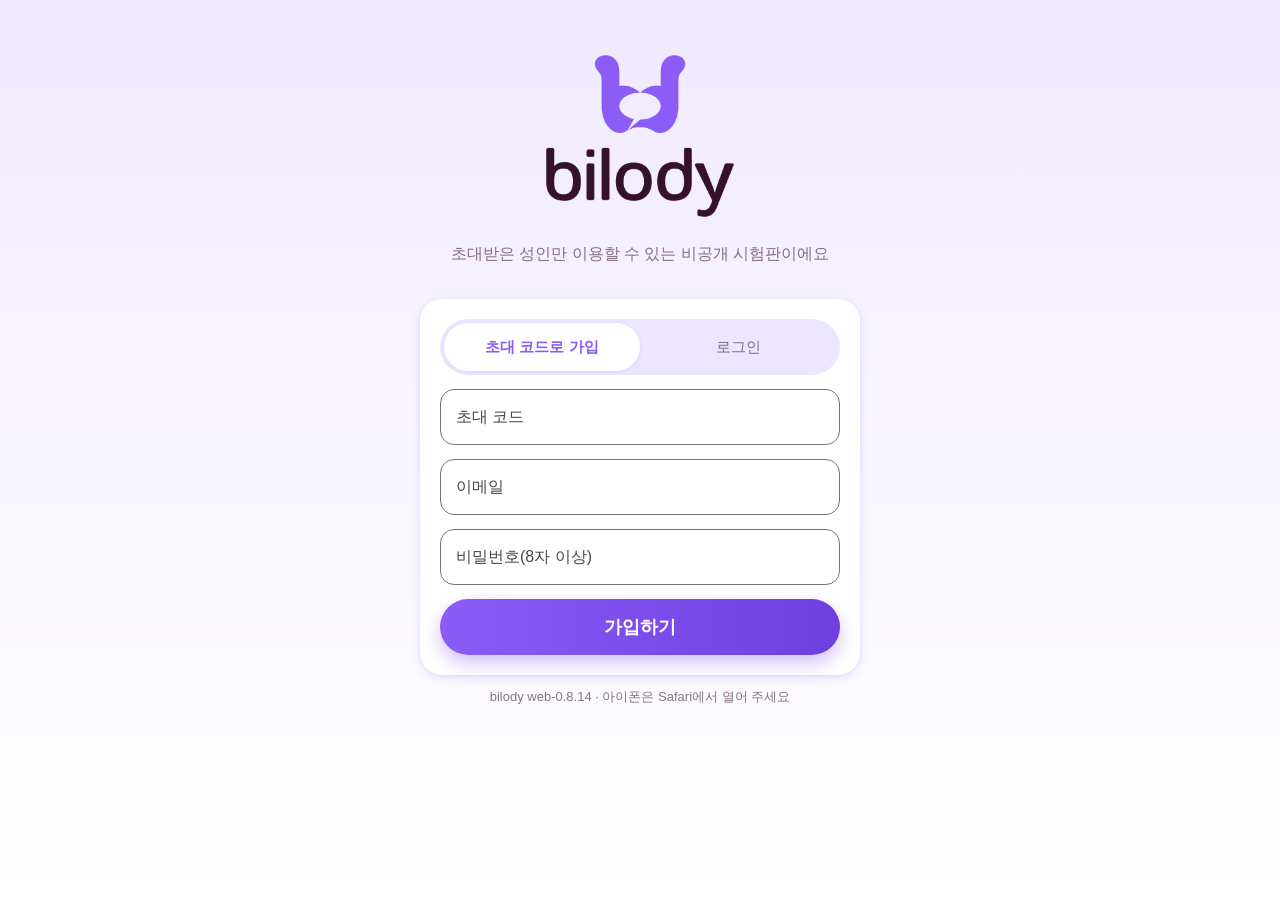
==== index.html @ 0cc1608f "web-0.8.14: 마야 대화 상대(Live marin), 1:1 수업 글로 말하기, 설정에서 수업 선생님 고르기" ====
<!doctype html>
<html lang="ko">
<head>
  <meta charset="utf-8">
  <meta name="viewport" content="width=device-width, initial-scale=1, viewport-fit=cover, maximum-scale=1">
  <meta name="theme-color" content="#F0E9FF">
  <meta name="apple-mobile-web-app-capable" content="yes">
  <meta name="mobile-web-app-capable" content="yes">
  <meta name="apple-mobile-web-app-status-bar-style" content="default">
  <meta name="apple-mobile-web-app-title" content="bilody">
  <meta name="robots" content="noindex">
  <title>bilody</title>
  <link rel="manifest" href="manifest.webmanifest">
  <link rel="icon" href="icons/icon-192.png">
  <link rel="apple-touch-icon" href="icons/apple-touch-icon.png">
  <!-- 앱(안드로이드)과 같은 아이콘 세트: Material Icons Round / Outlined -->
  <link rel="stylesheet" href="https://fonts.googleapis.com/icon?family=Material+Icons+Round|Material+Icons+Outlined">
  <link rel="stylesheet" href="style.css?v=0.8.10">
</head>
<body>
  <div id="app"></div>
  <noscript>bilody를 쓰려면 자바스크립트를 켜 주세요.</noscript>
  <script type="module" src="app.js?v=0.8.14"></script>
</body>
</html>
---- style.css ----
/* bilody 웹: 안드로이드 앱(Design.kt·Material 3)과 같은 모양 */
:root {
  --purple: #8B5CF6; --deep: #6D3FE0; --plum: #35102F; --lilac: #EDE6FF;
  --muted: rgba(53, 16, 47, .58); --red: #E5484D; --error: #B3261E; --surface: #F3EDF7;
  --shadow: 0 3px 10px rgba(139, 92, 246, .16), 0 1px 3px rgba(139, 92, 246, .10);
  color-scheme: light;
}
* { box-sizing: border-box; -webkit-tap-highlight-color: transparent; }
html, body { margin: 0; height: 100%; }
body {
  font-family: -apple-system, BlinkMacSystemFont, "Apple SD Gothic Neo", "Pretendard", "Noto Sans KR", Roboto, sans-serif;
  color: var(--plum); background: linear-gradient(#F0E9FF, #F8F5FF 45%, #fff); background-attachment: fixed;
  -webkit-font-smoothing: antialiased; word-break: keep-all; overflow-wrap: anywhere; font-variant-numeric: tabular-nums;
}
#app { min-height: 100dvh; }
button { font: inherit; color: inherit; border: 0; background: none; cursor: pointer; padding: 0; }
input, textarea { font: inherit; color: var(--plum); }
h1 { font-size: 22px; font-weight: 800; margin: 12px 0 8px; text-align: center; }
h2 { font-size: 22px; font-weight: 400; margin: 0 0 10px; color: #1D1B20; }
.muted { color: var(--muted); } .small { font-size: 13px; } .tiny { font-size: 12px; } .b { font-weight: 700; }
.accent { color: var(--purple); } .danger { color: var(--error) !important; } .error { color: var(--error); font-size: 14px; margin: 6px 0; }
.error:empty, .accent:empty, .ai-note:empty { display: none; }
.center-text { text-align: center; } .right { text-align: right; } .hidden { display: none !important; }
.grow { flex: 1; min-width: 0; } .left { text-align: left; }

/* 아이콘(앱과 같은 Material Icons) */
.mi, .mo { font-family: "Material Icons Round"; font-weight: normal; font-style: normal; font-size: 22px; line-height: 1; letter-spacing: normal;
  text-transform: none; display: inline-block; white-space: nowrap; direction: ltr; -webkit-font-feature-settings: "liga"; font-feature-settings: "liga";
  -webkit-font-smoothing: antialiased; user-select: none; flex: none; }
.mo { font-family: "Material Icons Outlined"; }

.page { max-width: 480px; margin: 0 auto; padding: calc(24px + env(safe-area-inset-top)) 20px calc(24px + env(safe-area-inset-bottom)); }
.center, .center-col { display: flex; flex-direction: column; align-items: center; }
.center { justify-content: center; min-height: 100dvh; gap: 24px; }
.logo-stacked { width: 190px; margin: 30px 0 10px; }

.card { background: #fff; border-radius: 22px; box-shadow: var(--shadow); }
.form { width: 100%; padding: 20px; display: flex; flex-direction: column; gap: 14px; margin-top: 18px; }
.page .form:not(.card) { padding: 0; }

/* 테두리 입력칸: 이름표가 테두리 위로 올라간다(앱의 OutlinedTextField) */
.field { position: relative; display: block; flex: 1; min-width: 0; }
.field input { width: 100%; height: 56px; border: 1px solid #79747E; border-radius: 14px; padding: 16px; font-size: 16px; background: transparent; outline: none; }
.field span { position: absolute; left: 12px; top: 50%; transform: translateY(-50%); padding: 0 4px; color: #49454F; font-size: 16px; pointer-events: none;
  transition: top .15s, font-size .15s, color .15s; background: transparent; }
.field input:focus { border: 2px solid var(--purple); padding: 15px; }
.field input:focus + span, .field input:not(:placeholder-shown) + span { top: 0; font-size: 12px; background: var(--fieldbg, #fff); }
.field input:focus + span { color: var(--purple); }
.page:not(.center-col) .field, .center-col > .form:not(.card) .field { --fieldbg: #F7F3FF; }
textarea { width: 100%; border: 1px solid #79747E; border-radius: 14px; padding: 14px; font-size: 16px; background: transparent; outline: none; }
textarea:focus { border: 2px solid var(--purple); }

.seg { display: flex; background: var(--lilac); border-radius: 999px; padding: 4px; }
.seg button { flex: 1; min-height: 48px; border-radius: 999px; color: var(--muted); font-weight: 500; font-size: 15px; }
.seg button.on { background: #fff; color: var(--purple); font-weight: 700; box-shadow: 0 1px 4px rgba(139, 92, 246, .15); }

/* 알약 버튼(PrimaryPill · SecondaryPill) */
.pill { min-height: 56px; border-radius: 999px; padding: 0 20px; font-size: 18px; font-weight: 700; display: inline-flex; align-items: center; justify-content: center; gap: 8px;
  transition: transform .15s; white-space: nowrap; }
.pill .mi { font-size: 22px; }
.pill:active:not(:disabled) { transform: scale(.96); }
.pill.primary { color: #fff; background: linear-gradient(90deg, var(--purple), var(--deep)); box-shadow: 0 8px 18px rgba(109, 63, 224, .32); }
.pill.dark { color: #fff; background: linear-gradient(90deg, var(--plum), #4A1A43); box-shadow: 0 8px 18px rgba(53, 16, 47, .25); }
.pill.secondary { color: var(--purple); background: #fff; box-shadow: var(--shadow); font-size: 16px; padding: 0 18px; }
.pill:disabled { background: #D9D3E6; color: #fff; box-shadow: none; }
.pill.compact { min-height: 54px; font-size: 15px; padding: 0 10px; gap: 6px; } .pill.compact .mi { font-size: 18px; }
.pill + .pill { margin-top: 8px; }
.link { color: var(--purple); font-weight: 600; font-size: 14px; padding: 10px 12px; min-height: 40px; border-radius: 999px; white-space: nowrap; flex: none; }
.link:disabled { opacity: .38; }
.iconbtn { width: 44px; height: 44px; border-radius: 50%; display: grid; place-items: center; color: var(--muted); flex: none; }
.iconbtn .mi { font-size: 24px; }

.consent { display: flex; gap: 10px; align-items: flex-start; background: #fff; border-radius: 16px; padding: 14px; margin: 8px 0; color: var(--plum); font-size: 15px; line-height: 1.5; box-shadow: var(--shadow); }
.consent.on { background: var(--lilac); }
.consent input { width: 20px; height: 20px; margin-top: 3px; accent-color: var(--purple); flex: none; }

.picker { display: flex; gap: 6px; width: 100%; margin: 10px 0; }
.pick { flex: 1; display: flex; flex-direction: column; align-items: center; padding: 6px 2px 8px; border-radius: 18px; background: rgba(237, 230, 255, .55); border: 2px solid transparent; font-size: 14px; }
.pick img { width: 100%; aspect-ratio: 280/319; object-fit: contain; }
.pick.on { background: color-mix(in srgb, var(--c) 35%, white); border-color: var(--purple); font-weight: 700; }

.stage { position: relative; display: flex; justify-content: center; }
.stage::before { content: ""; position: absolute; inset: 8% 12%; border-radius: 50%; background: radial-gradient(rgba(139, 92, 246, .26), rgba(139, 92, 246, .08) 55%, transparent 72%); }
.friend { position: relative; width: 220px; height: 250px; object-fit: contain; }
.stage.small .friend { width: 185px; height: 210px; }
.center-col .friend { width: 170px; height: 194px; }

/* 틀: 위 막대 · 내용 · 아래 탭 */
.frame { display: flex; flex-direction: column; min-height: 100dvh; max-width: 520px; margin: 0 auto; }
.top { display: flex; align-items: center; padding: calc(12px + env(safe-area-inset-top)) 20px 6px; }
.top img { height: 28px; } .top .title { margin-left: auto; font-size: 24px; font-weight: 800; }
.content { flex: 1; display: flex; flex-direction: column; }
.tabs { position: sticky; bottom: 0; display: flex; background: #fff; padding: 12px 0 calc(12px + env(safe-area-inset-bottom)); z-index: 5; }
.tabs button { flex: 1; display: flex; flex-direction: column; align-items: center; font-size: 12px; color: var(--muted); gap: 4px; font-weight: 500; }
.tabs .ti { width: 64px; height: 32px; border-radius: 999px; display: grid; place-items: center; color: var(--muted); transition: background .2s; }
.tabs .ti .mi, .tabs .ti .mo { font-size: 24px; }
.tabs .on { color: var(--purple); font-weight: 700; } .tabs .on .ti { background: var(--lilac); color: var(--purple); }

/* 대화 */
.chat { flex: 1; display: flex; flex-direction: column; padding: 0 0 12px; }
.chat-top { flex: 1; display: flex; flex-direction: column; align-items: center; justify-content: center; position: relative; padding: 8px 0; }
.ai-note { margin: 10px 0 0; text-align: center; font-size: 13px; color: rgba(53, 16, 47, .65); }
#latency { margin-top: 2px; }
#remain { margin: 2px 0 0; }
.streak { width: calc(100% - 40px); display: flex; align-items: center; gap: 14px; padding: 14px; border-radius: 26px; }
.ring { --p: 0; width: 56px; height: 56px; border-radius: 50%; display: grid; place-items: center; background: conic-gradient(var(--purple) calc(var(--p) * 360deg), var(--lilac) 0); flex: none; }
.ring span { width: 46px; height: 46px; border-radius: 50%; background: #fff; display: grid; place-items: center; font-size: 24px; }
.streak b { font-size: 19px; font-weight: 800; }
.points { background: var(--lilac); border-radius: 16px; padding: 8px 12px; color: var(--purple); display: flex; flex-direction: column; align-items: center; }
.points b { font-size: 20px; font-weight: 800; } .points span { font-size: 12px; font-weight: 500; }
.alarm-line { display: inline-flex; align-items: center; gap: 5px; color: var(--purple); font-size: 13px; font-weight: 500; padding: 12px 12px; border-radius: 999px; margin-top: 2px; }
.alarm-line .mi { font-size: 15px; }
.status { display: inline-flex; align-items: center; gap: 8px; background: #fff; border-radius: 999px; padding: 8px 14px; box-shadow: var(--shadow); font-weight: 700; font-size: 14px; }
.status > i { width: 8px; height: 8px; border-radius: 50%; background: var(--purple); }
.status em { width: 1px; height: 14px; background: rgba(53, 16, 47, .12); }
.mic { display: inline-flex; align-items: center; gap: 3px; font-size: 12px; font-weight: 500; color: rgba(53, 16, 47, .35); } .mic .mi { font-size: 14px; }
.mic.on { color: var(--red); }
.photo-card { position: absolute; top: 8px; right: 10px; width: 150px; border-radius: 18px; overflow: hidden; box-shadow: var(--shadow); background: #fff; }
.photo-card img { width: 100%; display: block; }
.help { padding: 10px 14px; margin: 6px 12px; }
/* 친구가 띄운 단어 사진(11/13): 바깥 둥글기 24 = 사진 16 + 여백 8 */
.webpic { padding: 8px; margin: 6px 12px; border-radius: 24px; }
.webpic.enter { animation: rise .35s cubic-bezier(.2, .9, .3, 1); }
.webpic.leave { animation: fadeup .2s ease-in forwards; }
@keyframes fadeup { to { opacity: 0; transform: translateY(-12px); } }
.webpic img { width: 100%; aspect-ratio: 16 / 9; max-height: 200px; object-fit: cover; display: block; border-radius: 16px; outline: 1px solid rgba(0, 0, 0, .06); outline-offset: -1px; cursor: pointer; }
.webpic-row { display: flex; align-items: center; gap: 8px; padding: 6px 8px 2px; }
.webpic-row b { flex: 1; font-size: 20px; color: var(--plum); }
.wordcard { padding: 14px 18px; margin: 6px 12px; border-radius: 24px; cursor: pointer; }
.wordcard.enter { animation: rise .35s cubic-bezier(.2, .9, .3, 1); }
.wordcard.leave { animation: fadeup .2s ease-in forwards; }
.wc-word { font-size: 26px; font-weight: 700; color: var(--plum); margin-top: 2px; }
.wc-mean { font-size: 18px; margin-top: 2px; }
.wc-ex { font-size: 15px; margin-top: 8px; color: rgba(53, 16, 47, .8); text-wrap: pretty; }
.wc-ex span { display: block; font-size: 13px; color: rgba(53, 16, 47, .55); margin-top: 2px; }
.webpic-row a { font-size: 11px; color: rgba(53, 16, 47, .55); text-decoration: none; white-space: nowrap; overflow: hidden; text-overflow: ellipsis; max-width: 60%; padding: 6px 0; }
.help.enter { animation: rise .35s cubic-bezier(.2, .9, .3, 1); }
@keyframes rise { from { opacity: 0; transform: translateY(36px); } }
.help-text { font-size: 20px; line-height: 1.3; margin-top: 4px; font-weight: 500; }
.help-text.big { font-size: 24px; line-height: 1.25; font-weight: 700; }
.help mark { background: rgba(139, 92, 246, .1); color: var(--purple); font-weight: 800; } .help .dim { color: rgba(53, 16, 47, .35); }
.help-pics { display: flex; gap: 10px; margin-top: 8px; } .help-pics img { height: 64px; aspect-ratio: 4/3; object-fit: contain; border-radius: 12px; border: 1px solid rgba(0, 0, 0, .06); }
.lines { display: flex; flex-direction: column; gap: 6px; margin: 4px 12px; max-height: 220px; overflow: auto; }
.lines:empty { display: none; }
.bubble { align-self: flex-start; max-width: 85%; background: #fff; border-radius: 18px 18px 18px 6px; padding: 8px 12px; font-size: 15px; line-height: 1.4; box-shadow: 0 2px 6px rgba(139, 92, 246, .12); }
.bubble.me { align-self: flex-end; background: var(--purple); color: #fff; border-radius: 18px 18px 6px 18px; }
.guide { padding: 16px; margin: 8px 20px; } .guide b { font-size: 16px; }
.guide ul { padding-left: 4px; list-style: none; margin: 6px 0 0; font-size: 14px; line-height: 1.43; }
.guide li::before { content: "· "; }
.dialog.guide { margin: 0; padding: 24px 24px 14px; } .dialog.guide b { font-size: 18px; } .dialog.guide ul { margin-top: 10px; font-size: 15px; line-height: 1.5; } .dialog.guide li { margin-bottom: 6px; }
.controls { display: flex; gap: 10px; padding: 8px 20px; } .controls .pill + .pill { margin-top: 0; }
.controls .pill.compact { flex: 1; } .controls .pill.compact.narrow { flex: .8; }
.inputbar { display: flex; align-items: center; gap: 4px; background: #fff; border-radius: 999px; padding: 6px; box-shadow: var(--shadow); margin: 2px 20px 0; }
.inputbar input { flex: 1; min-width: 0; border: 0; outline: none; font-size: 16px; padding: 10px 8px; background: transparent; }
.inputbar input::placeholder { color: rgba(53, 16, 47, .4); }
.round { width: 40px; height: 40px; border-radius: 50%; display: grid; place-items: center; flex: none; }
.round.lilac { background: var(--lilac); color: var(--purple); }
.round.send { background: var(--purple); color: #fff; } .round.send .mi { font-size: 20px; }
.round.send:disabled { background: var(--lilac); color: rgba(139, 92, 246, .4); }

/* 기록 */
.list { padding: 8px 20px 20px; display: flex; flex-direction: column; gap: 12px; }
.row { display: flex; align-items: center; gap: 8px; } .row.end { justify-content: flex-end; } .row.top { align-items: center; }
.card.row { padding: 6px 6px 6px 14px; }
.hist-open { display: flex; align-items: center; gap: 12px; padding: 10px 0; }
.hist-text { display: flex; flex-direction: column; gap: 4px; min-width: 0; }
.hist-text b { font-size: 15px; white-space: nowrap; overflow: hidden; text-overflow: ellipsis; }
.badge { width: 40px; height: 40px; border-radius: 50%; background: var(--lilac); color: var(--purple); display: grid; place-items: center; flex: none; }
.badge .mi { font-size: 20px; }
.subhead { display: flex; align-items: center; gap: 4px; margin-left: -10px; } .subhead b { font-size: 20px; font-weight: 800; } .subhead .iconbtn { color: var(--plum); }
.report-link { align-self: flex-start; font-size: 13px; color: rgba(53, 16, 47, .6); padding: 0 6px; margin-top: -6px; }
.card.lilac { background: var(--lilac); box-shadow: none; padding: 14px 16px; } .card.lilac p { margin: 4px 0; font-size: 17px; }
.empty { display: flex; flex-direction: column; align-items: center; gap: 6px; padding: 40px 0; } .empty img { width: 120px; }

/* 설정 칸 */
.section { overflow: hidden; }
.section .sec-head { width: 100%; display: flex; align-items: center; text-align: left; padding: 12px 14px; gap: 12px; }
.sec-t { flex: 1; min-width: 0; display: flex; flex-direction: column; gap: 2px; }
.sec-t b { font-size: 16px; } .sec-t span { white-space: nowrap; overflow: hidden; text-overflow: ellipsis; }
.chev { color: var(--muted); transition: transform .25s; } .section.open .chev { transform: rotate(90deg); }
.sec-body { padding: 0 16px 14px; animation: drop .3s ease; }
.sec-body::before { content: ""; display: block; border-top: 1px solid var(--lilac); margin-bottom: 10px; }
@keyframes drop { from { opacity: 0; transform: translateY(-6px); } }
.sec-body hr { border: 0; border-top: 1px solid var(--lilac); margin: 10px 0; }
.sec-body p { margin: 6px 0; } .sec-body .h { font-size: 15px; }
.sec-body .row .field { margin: 6px 0; }
.note { background: var(--lilac); border-radius: 14px; padding: 12px; font-size: 13px; line-height: 1.5; margin: 8px 0; }
.version { text-align: center; font-size: 12px; color: rgba(53, 16, 47, .45); margin: 4px 0 8px; }
input[type=range] { width: 100%; accent-color: var(--purple); margin: 10px 0 14px; height: 4px; }
/* 켜고 끄기(Material 3 Switch) */
.switch { position: relative; width: 52px; height: 32px; flex: none; }
.switch input { position: absolute; opacity: 0; inset: 0; margin: 0; cursor: pointer; z-index: 1; }
.switch i { position: absolute; inset: 0; border-radius: 999px; background: #E7E0EC; border: 2px solid #79747E; transition: .2s; }
.switch i::after { content: ""; position: absolute; width: 16px; height: 16px; left: 6px; top: 6px; border-radius: 50%; background: #79747E; transition: .2s; }
.switch input:checked + i { background: var(--purple); border-color: var(--purple); }
.switch input:checked + i::after { width: 24px; height: 24px; left: 22px; top: 2px; background: #fff; }
.radios { display: flex; flex-wrap: wrap; }
.radio-btn { display: inline-flex; align-items: center; gap: 10px; padding: 12px 14px 12px 10px; font-size: 14px; }
.radio-btn i { width: 20px; height: 20px; border-radius: 50%; border: 2px solid #49454F; display: grid; place-items: center; }
.radio-btn.on i { border-color: var(--purple); } .radio-btn.on i::after { content: ""; width: 10px; height: 10px; border-radius: 50%; background: var(--purple); }

/* 창(Material 3 AlertDialog) */
.overlay { position: fixed; inset: 0; background: rgba(0, 0, 0, .32); display: flex; align-items: center; justify-content: center; z-index: 10; padding: 24px; }
.dialog { background: var(--surface); width: 100%; max-width: 400px; border-radius: 28px; padding: 24px 24px 14px; max-height: 86dvh; overflow: auto; display: flex; flex-direction: column; gap: 6px;
  animation: pop-in .2s ease; }
@keyframes pop-in { from { opacity: 0; transform: scale(.94); } }
.dialog p { margin: 4px 0; color: #49454F; font-size: 14px; line-height: 1.45; }
.dialog .row.end { margin-top: 10px; gap: 0; }
.dialog .pill + .pill { margin-top: 6px; }
.radio { display: flex; flex-direction: row; align-items: center; gap: 10px; color: var(--plum); font-size: 14px; padding: 6px 0; }
.radio input { width: 18px; height: 18px; accent-color: var(--purple); margin: 0 4px; }
.quote { background: var(--lilac); border-radius: 12px; padding: 8px 10px; font-size: 13px; margin: 4px 0; }
.board { padding: 6px 8px; border-radius: 12px; } .board.me { background: rgba(139, 92, 246, .12); font-weight: 700; }
.rank { width: 36px; text-align: center; font-size: 18px; } .dot { width: 14px; height: 14px; border-radius: 50%; }
.time { font-size: 28px; padding: 10px 14px; border: 1px solid #79747E; border-radius: 14px; background: #fff; margin: 8px 0; align-self: flex-start; }
.warn { color: var(--error) !important; }
.book-list { display: flex; flex-direction: column; gap: 8px; margin-top: 6px; }
.book { display: flex; gap: 10px; text-align: left; background: #fff; border-radius: 12px; padding: 10px; box-shadow: 0 1px 3px rgba(0, 0, 0, .12); align-items: flex-start; }
.book img { width: 84px; height: 84px; border-radius: 12px; object-fit: cover; flex: none; }
.book > span { display: flex; flex-direction: column; gap: 2px; min-width: 0; } .book b { font-size: 16px; }
.book .credit { font-size: 12px; line-height: 1.3; color: rgba(53, 16, 47, .6); }
.overlay.full { background: linear-gradient(#F0E9FF, #F8F5FF 45%, #fff); align-items: stretch; overflow: auto; padding: 0; }
.guide-page { width: 100%; max-width: 520px; margin: 0 auto; padding: calc(8px + env(safe-area-inset-top)) 20px 30px; display: flex; flex-direction: column; gap: 10px; }
.guide-page .subhead { margin-bottom: 4px; }
.guide-page details { padding: 0 16px; border-radius: 20px; } .guide-page summary { padding: 14px 0; font-size: 16px; cursor: pointer; list-style: none; display: flex; align-items: center; }
.guide-page summary::-webkit-details-marker { display: none; }
.guide-page summary b { flex: 1; } .guide-page details[open] .chev { transform: rotate(90deg); }
.guide-page p { font-size: 14px; line-height: 1.5; margin: 0 0 12px; }

.toast { position: fixed; left: 50%; bottom: calc(100px + env(safe-area-inset-bottom)); transform: translateX(-50%) translateY(20px); opacity: 0; background: #322F35; color: #fff; padding: 12px 18px; border-radius: 999px; font-size: 14px; transition: .25s; pointer-events: none; max-width: 90%; text-align: center; z-index: 20; }
.toast.show { opacity: 1; transform: translateX(-50%) translateY(0); }
.spinner { width: 28px; height: 28px; border: 3px solid var(--lilac); border-top-color: var(--purple); border-radius: 50%; animation: spin 1s linear infinite; }
@keyframes spin { to { transform: rotate(360deg); } }

/* 매일 짧은 설문 */
.faces { display: flex; justify-content: space-between; margin: 10px 0 14px; }
.face { width: 48px; height: 48px; border-radius: 50%; font-size: 26px; background: transparent; border: 2px solid transparent; }
.face.on { background: rgba(139, 92, 246, .18); border-color: var(--purple); }

/* 동화 듣기 */
.story { flex: 1; display: flex; flex-direction: column; position: relative; min-height: 0; }
.st-head { display: flex; align-items: center; padding: 8px 12px; gap: 8px; }
.st-head b { font-size: 18px; } .st-sub { font-size: 12px; color: rgba(53, 16, 47, .6); }
.micchip { display: inline-flex; align-items: center; gap: 4px; background: #BDBDBD; color: #fff; border-radius: 999px; padding: 5px 10px; font-size: 12px; font-weight: 500; }
.micchip .mi { font-size: 16px; }
.micchip.on { background: var(--red); }
.quiz { display: inline-flex; align-items: center; gap: 2px; } .quiz b { font-size: 13px; color: var(--purple); margin-right: 8px; }
.star { font-size: 26px; color: rgba(53, 16, 47, .3); } .star.on { color: #FFB800; animation: starpop .45s cubic-bezier(.3, 1.6, .5, 1); }
@keyframes starpop { from { transform: scale(.4); } }
.st-main { flex: 1; position: relative; min-height: 300px; touch-action: pan-y; overflow: hidden; }
.st-pages { position: absolute; inset: 0; display: flex; flex-direction: column; justify-content: center; align-items: center; }
.st-imgbox { flex: 1 1 0; min-height: 0; width: 100%; position: relative; margin: 4px 0; }
.st-img { position: absolute; inset: 0 8px; width: calc(100% - 16px); height: 100%; object-fit: contain; }
.st-tori { position: absolute; right: 8px; bottom: 8px; width: 130px; height: 149px; object-fit: contain; pointer-events: none; }
.chips { width: 100%; overflow-x: auto; scrollbar-width: none; flex: none; } .chips::-webkit-scrollbar { display: none; }
.chips-in { display: flex; gap: 28px; padding: 16px 24px; width: max-content; }
.chips.mid .chips-in { margin: 0 auto; }
.chip { width: 96px; background: #fff; border-radius: 18px; overflow: hidden; display: flex; flex-direction: column; align-items: center; flex: none;
  box-shadow: 0 3px 8px rgba(53, 16, 47, .18); border: 3px solid transparent; transition: transform .3s; }
.chip.tl { transform: rotate(-4deg); } .chip.tr { transform: rotate(4deg); }
.chip img { width: 100%; aspect-ratio: 4/3; object-fit: contain; }
.chip span, .bigpic span { font-size: 13px; font-weight: 700; color: var(--plum); padding: 0 4px 4px; opacity: 0; white-space: nowrap; }
.chip span.shown, .bigpic span.shown { opacity: 1; }
.chip.on { border-color: var(--plum); }
.chip.on.tl { transform: rotate(-4deg) scale(1.12); } .chip.on.tr { transform: rotate(4deg) scale(1.12); }
.chip.pop.tl { animation: popl .5s cubic-bezier(.3, 1.6, .5, 1); } .chip.pop.tr { animation: popr .5s cubic-bezier(.3, 1.6, .5, 1); }
@keyframes popl { from { transform: rotate(-4deg) scale(.7); } } @keyframes popr { from { transform: rotate(4deg) scale(.7); } }
.bigpic { width: 70%; background: #fff; border-radius: 28px; overflow: hidden; display: flex; flex-direction: column; align-items: center; }
.bigpic img { width: 100%; aspect-ratio: 4/3; object-fit: contain; } .bigpic span { font-size: 24px; padding-bottom: 8px; }
.bigpic.pop { animation: bigpop .5s cubic-bezier(.3, 1.6, .5, 1); } @keyframes bigpop { from { transform: scale(.6); } }
.st-line { margin: 4px 16px; font-size: 15px; } .st-line:empty { display: none; }
.st-pad { margin: 4px 16px; }
.st-credit { margin: 2px 16px; font-size: 12px; line-height: 1.25; color: rgba(53, 16, 47, .6); }
.story .controls { padding: 10px 16px; }
.zoom-bg { position: fixed; inset: 0; z-index: 8; display: grid; place-items: center; background: rgba(0, 0, 0, 0); transition: background .4s; }
.zoom-bg.in { background: rgba(0, 0, 0, .22); }
.zoom-card { width: 84%; max-width: 420px; background: #fff; border-radius: 32px; overflow: hidden; display: flex; flex-direction: column; align-items: center; padding-bottom: 10px;
  box-shadow: 0 18px 40px rgba(139, 92, 246, .35); transition: transform .55s cubic-bezier(.3, 1.35, .5, 1); }
.zoom-card img { width: 100%; aspect-ratio: 4/3; object-fit: contain; }
.zoom-card b { font-size: 40px; font-weight: 800; color: var(--plum); }

/* 키가 작은 화면(아이폰 Safari 등): 단어 카드를 조금 작게 해서 동화 그림 자리를 넉넉히 */
@media (max-height: 760px) {
  .chips-in { gap: 20px; padding: 10px 20px; }
  .chip { width: 76px; } .chip span { font-size: 12px; }
  .st-tori { width: 100px; height: 115px; }
}
.controls .pill.grow { padding-left: 20px; padding-right: 20px; }   /* 11/13 두 버튼(대화 시작·그림책 보기) 같은 너비 */
/* 11/13 마지막 설문 */
.survey .q { padding: 14px 16px; border-radius: 20px; display: flex; flex-direction: column; gap: 6px; }
.survey .q b { font-size: 15px; line-height: 1.4; }
.survey textarea { width: 100%; }
.survey .pill { margin-top: 6px; }

/* ---------- 교재로 배우기(11/14, 운영자 계정 먼저) ---------- */
.pill.lesson-open { flex-basis: 100%; min-height: 48px; font-size: 15px; color: var(--deep); background: var(--lilac); box-shadow: none; margin-top: 0; }
.controls:has(.lesson-open) { flex-wrap: wrap; }
.card.lesson { margin: 8px 16px; padding: 14px 14px 12px; border: 2px solid var(--purple); animation: rise .35s cubic-bezier(.2, .9, .3, 1); }
.lesson-h { display: flex; align-items: center; gap: 8px; }
.lesson-h b { font-size: 16px; }
.tag { font-size: 11px; font-weight: 700; color: #fff; background: var(--purple); padding: 2px 8px; border-radius: 8px; flex: none; }
.tag.role { background: #F0A34A; }
.iconbtn.sm { width: 32px; height: 32px; display: inline-flex; align-items: center; justify-content: center; color: var(--muted); }
.lesson-step { font-size: 12px; font-weight: 700; color: var(--deep); margin: 6px 0 8px; }
.lesson-offer { font-size: 17px; font-weight: 700; margin: 10px 2px 12px; }
.row.gap { display: flex; gap: 8px; } .row.gap .pill + .pill { margin-top: 0; } .pill.grow { flex: 1; }
.lesson-img { width: 100%; aspect-ratio: 3 / 2; object-fit: cover; border-radius: 14px; display: block; background: var(--lilac); }
.lesson-clock { display: inline-flex; align-items: center; gap: 4px; margin-top: 8px; font-weight: 800; font-size: 18px; color: var(--plum); background: #FFF7E6; padding: 4px 10px; border-radius: 10px; }
.lesson-lines { margin-top: 8px; border-radius: 12px; overflow: hidden; border: 1px solid #E6DEF3; }
.ln { display: flex; gap: 8px; padding: 6px 10px; font-size: 15px; line-height: 1.35; border-top: 1px solid #EFE9F7; }
.ln:first-child { border-top: 0; }
.ln .w { width: 40px; flex: none; font-size: 12px; font-weight: 700; color: var(--muted); padding-top: 2px; }
.ln.mine { background: #FAF7FF; }
.ln.mine .w { color: var(--deep); }
.ln.now { background: #EFE7FF; font-weight: 700; }
.ln.mine.now { background: var(--purple); color: #fff; } .ln.mine.now .w { color: #fff; }
.ln.done { color: var(--muted); }
.ln.skip { justify-content: center; font-size: 12px; color: var(--muted); background: #FFFBF2; }
.lesson-notice { font-size: 13px; color: var(--plum); background: #FFF7E6; border-radius: 10px; padding: 8px 10px; margin: 8px 0 0; line-height: 1.45; }
.lesson-tori { margin-top: 10px; background: #EFE7FF; border-radius: 14px; padding: 10px 12px; font-size: 17px; line-height: 1.35; }
.lesson-tori b { font-size: 12px; color: var(--deep); margin-right: 6px; }
.lesson-hint { margin-top: 8px; font-size: 13px; color: var(--plum); background: #F6F2FD; border-radius: 10px; padding: 8px 10px; line-height: 1.45; }
.lesson-blank { margin-top: 8px; text-align: center; font-size: 22px; font-weight: 800; padding: 8px; border: 2px dashed #D8CCF2; border-radius: 12px; }
.lesson-blank.small { font-size: 17px; border-style: solid; }
.lesson-blank u { text-decoration: none; display: inline-block; min-width: 64px; border-bottom: 3px solid var(--purple); }
.lesson-help { margin-top: 8px; }
.lesson-chips { display: flex; gap: 6px; justify-content: center; margin-top: 6px; flex-wrap: wrap; }
.lesson-chips span { font-size: 14px; font-weight: 700; color: var(--deep); background: var(--lilac); padding: 4px 12px; border-radius: 999px; }
.lesson-said { margin-top: 8px; text-align: right; font-size: 15px; color: #fff; background: var(--purple); border-radius: 14px; padding: 8px 12px; margin-left: 20%; }
.lesson-ask { margin-top: 10px; background: #FAF7FF; border-radius: 14px; padding: 10px; font-weight: 700; font-size: 14px; }
.lesson-ask .row { margin-top: 8px; }
.lesson-foot { display: flex; align-items: center; gap: 2px; margin-top: 10px; }
.lesson-foot .mic { display: inline-flex; align-items: center; gap: 4px; font-size: 13px; font-weight: 700; color: var(--muted); }
.lesson-foot .mic.on { color: var(--red); }
.lesson-foot .mi { font-size: 16px; }
.lesson-foot .link { display: inline-flex; align-items: center; gap: 2px; padding: 8px; }
.pill.lesson-stop { width: 100%; min-height: 44px; margin-top: 6px; font-size: 14px; }
.lesson-list { display: flex; flex-direction: column; gap: 8px; margin: 12px 0 6px; }
.lesson-item { display: flex; align-items: center; gap: 12px; text-align: left; padding: 8px; border-radius: 16px; background: #FAF7FF; }
.lesson-item img { width: 72px; height: 48px; object-fit: cover; border-radius: 10px; flex: none; }
.lesson-item b { display: block; font-size: 15px; } .lesson-item .grow { flex: 1; }
.lesson-img.small { aspect-ratio: auto; height: 110px; }
.card.lesson { animation: none; } .card.lesson.enter { animation: rise .35s cubic-bezier(.2, .9, .3, 1); }
.lesson-img { margin-top: 8px; } .lesson-img[hidden] { display: none; }
.pill.lesson-resume { width: 100%; margin-top: 4px; font-size: 16px; }
.card.lesson.paused { padding: 8px 10px 8px 14px; border-width: 1.5px; }
.card.lesson.paused .pill { min-height: 38px; font-size: 13px; padding: 0 14px; }
/* 11/14 실장님: 카드가 화면 밖으로 밀림 → 표현 익히기 중에는 큰 토리 그림·안내 글을 접는다 */
.chat.lesson-on .stage, .chat.lesson-on .ai-note, .chat.lesson-on #latency { display: none; }
.chat.lesson-on .chat-top { flex: 0; padding: 2px 0; }
.card.lesson { scroll-margin-top: 8px; }
.lesson-img { max-height: 170px; } .lesson-img.small { height: 96px; }
.ln { padding: 5px 10px; font-size: 14.5px; }
.lesson-tip { margin: 6px 0 0; text-align: center; }

/* 11/14 표현 익히기 9단계 고르기 */
.lv-tabs { display: grid; grid-template-columns: repeat(9, 1fr); gap: 4px; background: var(--lilac); border-radius: 16px; padding: 4px; }
.lv-tabs button { min-height: 44px; border-radius: 12px; color: var(--muted); font-weight: 700; font-size: 15px; }
.lv-tabs button.on { background: #fff; color: var(--purple); box-shadow: 0 1px 4px rgba(139, 92, 246, .15); }
.lv-name { margin: 8px 2px 4px; } .lv-name b { font-size: 15px; }
.lesson-noimg { width: 72px; height: 48px; border-radius: 10px; flex: none; display: flex; align-items: center; justify-content: center; background: var(--lilac); color: var(--purple); }
/* 11/14 고르기 창: .dialog가 flex라 목록이 0높이로 줄던 문제 → 창 자체가 스크롤 */
.dialog > * { flex-shrink: 0; }
.dialog .lesson-list { max-height: none; overflow: visible; }
.lesson-ask .row.wrap { flex-wrap: wrap; } .lesson-ask .row.wrap .pill { flex: 1 1 40%; }

/* 11/14 첫 화면 세 갈래(운영자 계정): 대화 시작 · 표현 익히기 · 그림책 보기 */
.controls.home3 { display: grid; grid-template-columns: repeat(3, 1fr); gap: 10px; }
.controls.home3 .pill { margin: 0; min-height: 60px; font-size: 16px; padding: 0 8px; gap: 6px; white-space: nowrap; }
.controls.home3 .pill .mi { font-size: 20px; }
@media (max-width: 420px) { .controls.home3 .pill { flex-direction: column; font-size: 13px; min-height: 68px; gap: 2px; } }
.lesson-pick-h { margin: 14px 2px 6px; font-size: 15px; }
.lesson-item .muted.small { display: block; line-height: 1.35; margin-top: 2px; }
.lesson-ex { display: block; margin-top: 4px; font-size: 12.5px; line-height: 1.35; color: var(--purple); font-weight: 600; }
.lesson-item img, .lesson-noimg { align-self: flex-start; margin-top: 2px; }

/* 11/14 그림책 글 보기(보호자용, 기본 숨김) */
.st-txtbtn { display: inline-flex; align-items: center; gap: 3px; padding: 6px 10px; min-height: 36px; border-radius: 999px; font-size: 12px; font-weight: 600; white-space: nowrap;
  color: rgba(53, 16, 47, .55); background: rgba(255, 255, 255, .6); }
.st-txtbtn .mi { font-size: 16px; } .st-txtbtn.on { background: var(--purple); color: #fff; }
.st-text { margin: 2px 16px 0; padding: 8px 12px; background: rgba(255, 255, 255, .78); border-radius: 12px; font-size: 15px; line-height: 1.45; color: #35102F; }
.st-text[hidden] { display: none; }
.book-row { position: relative; }
.book-row .book { width: 100%; padding-bottom: 34px; -webkit-touch-callout: none; user-select: none; }
.book-txt { position: absolute; right: 10px; bottom: 8px; display: inline-flex; align-items: center; gap: 3px; font-size: 12px; font-weight: 600; color: var(--purple);
  padding: 4px 10px; min-height: 30px; border-radius: 999px; background: var(--lilac); }
.book-txt .mi { font-size: 15px; }
.book-text { margin: 6px 0 0; padding-left: 22px; display: flex; flex-direction: column; gap: 8px; font-size: 15px; line-height: 1.45; color: #35102F; }
.book-text li::marker { color: rgba(53, 16, 47, .45); font-size: 12px; }

/* ---------- 0.9 1:1 수업(앱 Lessons.kt와 같은 배치: 교재 크게, 선생님은 한쪽에 작게) ---------- */
.picker.teachers .pick img { aspect-ratio: 1; object-fit: cover; border-radius: 50%; width: 86%; }
.controls.one { padding-bottom: 0; }
.ok { color: #0E7C66; } .bad { color: #B45309; }
.lh { padding: 4px 16px 24px; display: flex; flex-direction: column; gap: 10px; }
.lh-top { display: flex; align-items: center; } .lh-top h2 { flex: 1; font-weight: 800; color: var(--plum); margin: 0; }
.lh-chips { display: flex; flex-wrap: wrap; gap: 6px; padding: 2px 0; }   /* 0.8.3: 권 이름이 모두 보이게 줄바꿈 */
.lh-chip { flex: none; padding: 9px 14px; border-radius: 999px; background: #fff; border: 1px solid var(--lilac); font-size: 14px; font-weight: 500; }
.lh-chip.on { background: var(--purple); border-color: var(--purple); color: #fff; font-weight: 700; }
.card.today { padding: 16px; display: flex; flex-direction: column; gap: 12px; }
.today-img { width: 112px; height: 76px; object-fit: cover; border-radius: 12px; flex: none; background: var(--lilac); }
.today-title { font-size: 18px; font-weight: 800; }
.lh-row { display: flex; align-items: flex-start; gap: 14px; }
.my-teacher { display: flex; align-items: center; gap: 10px; background: #F6F2FF; border-radius: 14px; padding: 8px 10px; font-size: 14px; }
.my-teacher img { width: 40px; height: 40px; border-radius: 50%; object-fit: cover; }
a.pill { text-decoration: none; } .pill.pdf { min-height: 50px; font-size: 15px; }
.lh-list { display: flex; flex-direction: column; gap: 6px; }
.lh-item { display: flex; gap: 10px; align-items: center; background: #fff; border-radius: 14px; padding: 12px 14px; text-align: left; min-height: 48px; }
.lh-item b { color: var(--deep); width: 40px; flex: none; } .lh-item .mi { font-size: 18px; }
.tpick { display: flex; gap: 10px; align-items: center; width: 100%; text-align: left; padding: 10px; border-radius: 14px; border: 1px solid var(--lilac); margin-top: 8px; background: #fff; }
.tpick.on { border: 2px solid var(--purple); background: var(--lilac); }
.tpick img { width: 52px; height: 52px; border-radius: 50%; object-fit: cover; flex: none; }

.ls { display: flex; flex-direction: column; min-height: calc(100dvh - 140px); background: #F6F2FF; }
.ls-top { display: flex; align-items: center; gap: 10px; padding: 8px 12px 6px; }
.ls-title { font-size: 15px; font-weight: 800; display: block; white-space: nowrap; overflow: hidden; text-overflow: ellipsis; }
.ls-pg { flex: none; font-size: 12px; padding: 6px 10px; border-radius: 10px; border: 1px solid #C9B8EC; color: var(--plum); text-decoration: none; }
.ls-bar { height: 6px; margin: 0 16px; border-radius: 3px; background: #E4DAF5; overflow: hidden; } .ls-bar i { display: block; height: 100%; width: 0; background: var(--purple); transition: width .3s; }
.ls-body { flex: 1; overflow-y: auto; padding: 12px 16px 8px; display: flex; flex-direction: column; gap: 10px; max-height: calc(100dvh - 330px); min-height: 240px; }
.ls-card { padding: 16px 18px; display: flex; flex-direction: column; gap: 6px; } .ls-card hr { border: 0; border-top: 1px solid var(--lilac); width: 100%; margin: 4px 0; }
.ls-scene { width: 100%; aspect-ratio: 3/2; object-fit: cover; border-radius: 16px; background: var(--lilac); }
.ls-en { font-size: 24px; font-weight: 800; } .ls-big { font-size: 28px; line-height: 1.25; font-weight: 800; } .ls-ko { font-size: 18px; }
.ls-q { font-size: 17px; } .ls-read { font-size: 16px; line-height: 1.5; }
u.hl { color: var(--deep); font-weight: 800; text-decoration-thickness: 2px; text-underline-offset: 3px; }
.ls-line { display: flex; gap: 10px; padding: 8px 10px; border-radius: 14px; border: 2px solid transparent; }
.ls-line img { width: 32px; height: 32px; border-radius: 50%; object-fit: cover; flex: none; background: var(--lilac); }
.ls-line.hi { background: var(--lilac); border-color: var(--purple); } .ls-line.hi .ls-l-en { font-weight: 700; }
.ls-line.mine { background: #E3F4EF; } .ls-l-en { font-size: 16px; }
.ls-tb { width: 100%; border-collapse: collapse; font-size: 14px; } .ls-tb th { text-align: left; color: var(--deep); font-size: 12px; } .ls-tb td { padding: 3px 4px 3px 0; vertical-align: top; }
.tag { font-size: 11px; color: var(--deep); background: var(--lilac); border-radius: 8px; padding: 2px 6px; margin-left: 6px; }
.ls-pics { display: grid; grid-template-columns: repeat(3, 1fr); gap: 8px; }
.ls-pic { background: #fff; border-radius: 14px; padding: 6px; display: flex; flex-direction: column; align-items: center; border: 3px solid transparent; text-align: center; }
.ls-pic.hi { border-color: var(--purple); } .ls-pic b { font-size: 14px; }
.sprite { width: 100%; aspect-ratio: 1; border-radius: 10px; background-size: 400% 300%; background-color: var(--lilac); }
.face { width: 44px; height: 44px; border-radius: 50%; object-fit: cover; }
.ls-teacher { display: flex; align-items: center; gap: 10px; padding: 6px 16px; }
.ls-bubble { background: #fff; border-radius: 16px; box-shadow: var(--shadow); padding: 10px 12px; font-size: 14px; min-height: 52px; max-height: 110px; overflow-y: auto; }
.ls-face { display: flex; flex-direction: column; align-items: center; gap: 2px; flex: none; color: var(--deep); }
.ls-face img { width: 68px; height: 68px; border-radius: 50%; object-fit: cover; border: 3px solid var(--purple); }
.ls-face img.listen { border-color: #0E7C66; } .ls-face img.scene { border-color: #E4DAF5; }
.ls-ctl { display: flex; justify-content: space-evenly; align-items: center; background: #fff; padding: 8px 12px calc(8px + env(safe-area-inset-bottom)); }
.ls-ctl.two { gap: 10px; justify-content: stretch; } .ls-ctl.two .pill { flex: 1; margin: 0; }
.ls-btn { display: flex; flex-direction: column; align-items: center; color: var(--muted); font-size: 12px; padding: 6px 14px; border-radius: 14px; min-width: 64px; }
.ls-btn:disabled { opacity: .35; }
.round.big { width: 60px; height: 60px; } .round.dark { background: var(--deep); color: #fff; } .round:disabled { opacity: .4; }
.ls-done { padding: 24px 20px; display: flex; flex-direction: column; align-items: center; gap: 12px; text-align: center; }
.ls-done h2 { font-weight: 800; color: var(--plum); margin: 0; } .ls-done .card { padding: 16px; width: 100%; text-align: left; display: flex; flex-direction: column; gap: 6px; }
.done-ic { width: 84px; height: 84px; border-radius: 50%; background: var(--purple); color: #fff; display: grid; place-items: center; } .done-ic .mi { font-size: 48px; }
.done-stats { display: flex; gap: 8px; width: 100%; } .done-stats div { flex: 1; background: #fff; border-radius: 16px; padding: 12px; display: flex; flex-direction: column; }
.done-stats b { font-size: 22px; color: var(--deep); } .done-stats span { font-size: 12px; color: var(--muted); }
.ls-done .pill { width: 100%; }
.ls.kids .ls-body { align-items: stretch; }
.k-letter { font-size: 88px; font-weight: 800; color: var(--deep); text-align: center; line-height: 1.1; }
.center-text { text-align: center; }
.k-en { font-size: 20px; } .k-chant { font-size: 22px; font-weight: 700; text-align: center; }
.k-grid { display: grid; grid-template-columns: repeat(3, 1fr); gap: 8px; }
.k-word { background: #fff; border-radius: 16px; padding: 6px; display: flex; flex-direction: column; align-items: center; border: 3px solid transparent; }
.k-word img { width: 100%; aspect-ratio: 1; object-fit: cover; border-radius: 12px; background: var(--lilac); }
.k-word.good { border-color: #0E7C66; background: #E3F4EF; } .k-word.bad { border-color: #B45309; background: #FDECEC; }
.k-hunt { display: grid; grid-template-columns: repeat(6, 1fr); gap: 6px; }
.k-cell { aspect-ratio: 1; border-radius: 50%; background: #fff; font-size: 24px; font-weight: 700; }
.k-cell.hit { background: #0E7C66; color: #fff; } .k-cell.miss { color: rgba(91, 82, 102, .3); }
.k-model { font-size: 30px; font-weight: 800; color: var(--deep); text-align: center; }
.k-stars span { color: #E4DAF5; font-size: 20px; } .k-stars span.on { color: #F5B301; }
/* 0.9.3 처음 화면으로 */
.lh-home { display: inline-flex; align-items: center; gap: 4px; font-weight: 700; color: var(--plum); }
.ls-bubble #lsSay.muted { color: var(--muted, #8a7f95); }
.k-word.hi { border-color: var(--accent, #8B5CF6); }
/* 0.9.6 수업 화면 위 단추(글자 포함, 눈에 잘 띄게) */
.ls-nav { display: flex; align-items: center; gap: 8px; padding: 8px 12px 12px; border-bottom: 1px solid rgba(139, 92, 246, .15); margin-bottom: 8px; }
.nav-pill { white-space: nowrap; flex-shrink: 0; display: inline-flex; align-items: center; gap: 4px; padding: 8px 14px 8px 10px; border-radius: 20px; background: #F1E9FE; border: 1.5px solid rgba(139, 92, 246, .5); color: #35102F; font-weight: 700; font-size: 14px; }
.nav-pill .mi { font-size: 20px; }
.nav-pill:active { transform: scale(.96); }
.lh-unit { font-size: 13px; font-weight: 700; color: #6d28d9; margin: 12px 4px 4px; }
.lh-item b { min-width: 84px; margin-right: 8px; display: inline-block; white-space: nowrap; }   /* 0.8.7: Lesson 번호와 제목 사이를 확실히 띄움 */
/* 0.8.3 동영상 강의 */
.vseries { display: flex; flex-direction: column; gap: 8px; padding: 16px 18px; }
.vitem { display: flex; gap: 12px; align-items: center; background: var(--lav, #f5f0ff); border-radius: 14px; padding: 10px 12px; text-align: left; min-height: 56px; }
.vitem img, .vthumb { width: 96px; height: 54px; border-radius: 10px; object-fit: cover; flex: none; background: var(--lilac); display: flex; align-items: center; justify-content: center; color: var(--purple); }
.vthumb .mi { font-size: 30px; }
.vid-overlay { position: fixed; inset: 0; z-index: 60; background: #000; display: flex; flex-direction: column; }
.vid-bar { display: flex; align-items: center; gap: 8px; padding: 10px 12px; color: #fff; }
.vid-bar .round { background: rgba(255,255,255,.15); color: #fff; }
.vid-land { color: #fff; display: inline-flex; align-items: center; gap: 4px; font-size: 13px; white-space: nowrap; } .vid-land .mi { font-size: 18px; }
.vid-overlay video { flex: 1; width: 100%; min-height: 0; background: #000; }
/* 0.8.4 처음 이야기·추천 */
.pl-head { display: flex; align-items: center; gap: 12px; margin-bottom: 4px; }
.pl-head img { width: 56px; height: 56px; border-radius: 50%; object-fit: cover; flex: none; background: var(--lilac); }
.pl-head h2 { font-size: 18px; margin: 0; line-height: 1.35; }
.dialog .pl-rec { font-size: 16px; font-weight: 700; color: var(--plum); }
.pl-line { margin: 0; } .pl-line .link { padding: 0 4px; min-height: 0; }
.pl-banner { text-align: center; margin: 4px 0 0; }

/* 0.8.5 처음 화면 ‘오늘 할 수업’, 기록 화면 */
.home-today { display: flex; align-items: center; gap: 12px; width: calc(100% - 32px); max-width: 420px; margin: 8px auto 0; padding: 12px 14px; text-align: left; border: 0; cursor: pointer; font: inherit; color: inherit; }
.home-today img { width: 48px; height: 48px; border-radius: 50%; object-fit: cover; background: var(--lilac); flex: none; }
.home-today .grow { display: flex; flex-direction: column; gap: 2px; min-width: 0; }
.home-today b { font-size: 15px; }
.home-today .go { width: 40px; height: 40px; border-radius: 50%; background: var(--purple); color: #fff; display: grid; place-items: center; flex: none; }
.home-today:active { transform: scale(.98); }
.hist-face { width: 40px; height: 40px; border-radius: 50%; object-fit: cover; background: var(--lilac); flex: none; }
.hist-tag { display: inline-block; font-size: 12px; font-weight: 700; color: var(--deep); background: var(--lilac); border-radius: 8px; padding: 1px 7px; margin-right: 2px; }
.center-row { display: flex; justify-content: center; padding: 14px 0 6px; }
.ls-word:empty { display: none; }
.ls-sub { font-size: 14px; line-height: 1.45; margin: 2px 0; } .ls-sub b { color: var(--deep); font-size: 12px; margin-right: 4px; } .ls-sub.me { color: var(--deep); } .ls-sub.me b { color: #0f9d8a; }

/* ---------- 0.8.6 수업 홈 배치(11/20 실장님) + 내 교재로 수업하기 ---------- */
.lh-grid { display: grid; grid-template-columns: repeat(3, 1fr); gap: 6px; }
.lh-grid .lh-chip, .lh-kids .lh-chip { text-align: center; padding: 9px 6px; }
.lh-kids { display: flex; align-items: center; gap: 8px; }
.lh-kids > span { flex: none; }
.lh-kids .lh-chip { flex: 0 1 calc((100% - 12px) / 3); }
.my-tb-btn { display: flex; align-items: center; gap: 12px; width: 100%; text-align: left; padding: 14px 16px; border: 1px dashed #C9B8EC; background: #fff; border-radius: 16px; min-height: 64px; }
.my-tb-btn > .mi:first-child { font-size: 26px; color: var(--purple); width: 42px; height: 42px; border-radius: 12px; background: #F6F2FF; display: grid; place-items: center; flex: none; }
.my-tb-btn .grow { display: flex; flex-direction: column; gap: 2px; } .my-tb-btn b { color: var(--plum); font-size: 16px; }
.my-tb-btn:active { transform: scale(0.97); }
.lh-actions { display: grid; grid-template-columns: 2fr 1fr; gap: 8px; }
.lh-actions > :only-child { grid-column: 1 / -1; }
.lh-actions .pill { width: 100%; justify-content: center; }
.my-h { margin: 0; font-size: 20px; font-weight: 800; color: var(--plum); }
.my-grid { display: grid; grid-template-columns: repeat(3, 1fr); gap: 8px; }
.my-thumb { position: relative; aspect-ratio: 3/4; border-radius: 12px; overflow: hidden; background: var(--lilac); }
.my-thumb img { width: 100%; height: 100%; object-fit: cover; display: block; }
.my-thumb .round { position: absolute; top: 4px; right: 4px; width: 32px; height: 32px; background: rgba(53,16,47,.7); color: #fff; }
.my-add { aspect-ratio: 3/4; border-radius: 12px; border: 2px dashed #C9B8EC; display: flex; flex-direction: column; align-items: center; justify-content: center; gap: 4px; color: var(--purple); cursor: pointer; background: #fff; font-size: 13px; font-weight: 700; }
.my-add .mi { font-size: 30px; }
.my-tips { margin: 0; padding-left: 18px; display: flex; flex-direction: column; gap: 2px; }
.my-photos { display: grid; grid-template-columns: repeat(auto-fit, minmax(84px, 1fr)); gap: 8px; }
.my-photos.one { grid-template-columns: minmax(0, 220px); justify-content: center; }
.my-ph { position: relative; aspect-ratio: 3/4; border-radius: 12px; overflow: hidden; background: var(--lilac); box-shadow: 0 2px 8px rgba(53,16,47,.12); }
.my-ph img { width: 100%; height: 100%; object-fit: cover; display: block; }
.my-ph .scan { position: absolute; left: 0; right: 0; top: -30%; height: 30%; display: none; background: linear-gradient(180deg, rgba(139,92,246,0), rgba(139,92,246,.45) 85%, rgba(139,92,246,.9)); }
.my-photos.reading .scan { display: block; animation: myScan 1.8s ease-in-out infinite; }
.my-photos.reading .my-ph:nth-child(2) .scan { animation-delay: .3s; } .my-photos.reading .my-ph:nth-child(3) .scan { animation-delay: .6s; }
.my-photos.reading .my-ph:nth-child(4) .scan { animation-delay: .9s; } .my-photos.reading .my-ph:nth-child(5) .scan { animation-delay: 1.2s; }
@keyframes myScan { 0% { top: -30%; } 100% { top: 100%; } }
.my-wait { display: flex; align-items: center; gap: 8px; }
.my-wait .dots i { display: inline-block; width: 6px; height: 6px; margin: 0 2px; border-radius: 50%; background: var(--purple); animation: myDot 1.2s infinite; }
.my-wait .dots i:nth-child(2) { animation-delay: .2s; } .my-wait .dots i:nth-child(3) { animation-delay: .4s; }
@keyframes myDot { 0%, 80%, 100% { opacity: .25; transform: translateY(0); } 40% { opacity: 1; transform: translateY(-3px); } }
.my-found { display: flex; flex-wrap: wrap; gap: 6px; }
.my-found .tag { margin: 0; font-size: 14px; padding: 6px 10px; border-radius: 999px; background: #fff; border: 1px solid #C9B8EC; color: var(--deep); font-weight: 700; }
.tag.pop { opacity: 0; animation: myPop .35s cubic-bezier(.2,.9,.3,1.2) forwards; }
@keyframes myPop { from { opacity: 0; transform: scale(.6) translateY(6px); } to { opacity: 1; transform: none; } }
@media (prefers-reduced-motion: reduce) { .my-photos.reading .scan, .my-wait .dots i { animation: none; } .tag.pop { animation: none; opacity: 1; } }
.lh-actions > * { min-width: 0; } .lh-actions .pill { padding-left: 10px; padding-right: 10px; white-space: nowrap; }
.my-grid > * { min-width: 0; } .my-add { overflow: hidden; }
.lh-actions .pill + .pill { margin-top: 0; } .my-tb-btn .grow > * { overflow-wrap: anywhere; }
/* 0.8.6(11/20 실장님): 처음 화면 — 윗줄 AI와 말하기(대화·1:1 수업), 아랫줄 콘텐츠 보기(동영상·그림책, 홈페이지 그림책 카드의 복숭아색) */
.controls.home-ai { padding-bottom: 4px; }
.pill.tint { color: var(--deep); background: #EDE6FF; box-shadow: 0 4px 12px rgba(109, 63, 224, .14); font-size: 17px; }
.controls.home-content { padding-top: 10px; padding-bottom: 12px; }
.pill.media { min-height: 48px; font-size: 15px; color: #7A3D14; background: #FFF4EA; border: 1px solid #F7DCC6; box-shadow: none; padding: 0 12px; }
.pill.media .mi { font-size: 20px; color: #E8772E; }
.pill.media:active:not(:disabled) { background: #FDE9D8; }
/* 0.8.6(11/20 실장님): 수업 홈이 위로 쏠려 보임 → 덩어리 사이를 넓히고 추천 줄을 눈에 띄는 한 줄 카드로 */
.lh { gap: 14px; padding-top: 8px; }
.lh-top { margin-bottom: 2px; }
.pl-line { display: flex; align-items: center; gap: 8px; width: 100%; text-align: left; margin: 0; padding: 12px 14px; border-radius: 14px; background: #F6F2FF; color: var(--plum); font-size: 15px; font-weight: 600; min-height: 48px; }
.pl-line > .mi:first-child { color: var(--purple); font-size: 20px; }
.pl-line .link { padding: 0 4px; min-height: 0; font-size: 14px; }
button.pl-line:active { transform: scale(.98); }
.lh-grid { gap: 8px; } .lh-grid .lh-chip, .lh-kids .lh-chip { padding: 11px 6px; }
.lh-kids { margin-top: -4px; }
.done-ic.my-fail { background: var(--lilac); color: var(--purple); }
.ls-done .card.left { text-align: left; display: flex; flex-direction: column; gap: 4px; width: 100%; }
.my-photos.n1 { grid-template-columns: minmax(0, 220px); justify-content: center; }
.my-photos.n2 { grid-template-columns: repeat(2, 1fr); }
.my-photos.n3 { grid-template-columns: repeat(3, 1fr); }
.preview-btn { width: 100%; min-height: 48px; font-size: 15px; margin: 4px 0 8px; }
.cp-head { display: flex; align-items: center; gap: 14px; } .cp-head img { width: 84px; height: 84px; border-radius: 50%; object-fit: cover; background: var(--lilac); flex: none; }
.cp-head h2 { margin: 0; } .cp-intro { margin: 12px 0 2px; color: var(--plum); }
/* 0.8.8 내 교재: 공부 방식 고르기 */
.my-way { display: flex; flex-direction: column; gap: 8px; background: #fff; border: 1px solid #E8DEFA; border-radius: 16px; padding: 12px; }
.my-way b { color: var(--plum); }
.my-way-chips { display: flex; flex-wrap: wrap; gap: 6px; }
.way-chip { min-height: 40px; padding: 8px 12px; border-radius: 999px; border: 1.5px solid #D9CCF3; background: #fff; color: var(--plum); font-size: 14px; font-weight: 700; transition: transform .12s ease, background-color .15s ease, border-color .15s ease; }
.way-chip.on { background: var(--purple); border-color: var(--purple); color: #fff; }
.way-chip:active { transform: scale(0.96); }
.my-way input { width: 100%; box-sizing: border-box; min-height: 44px; border: 1.5px solid #D9CCF3; border-radius: 12px; padding: 10px 12px; font-size: 15px; font-family: inherit; color: var(--plum); background: #FBF9FF; }
.my-way input:focus { outline: none; border-color: var(--purple); background: #fff; }
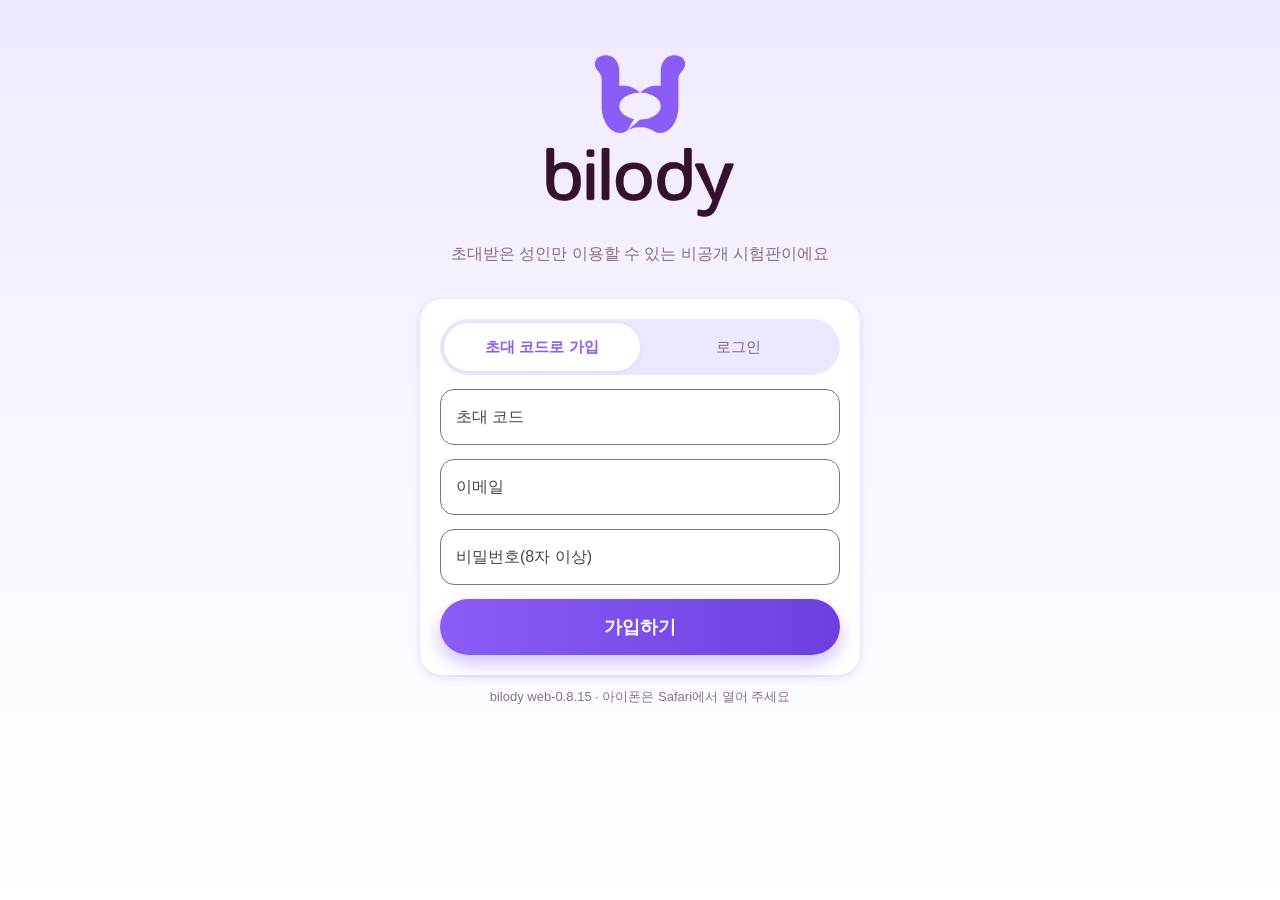
==== commit 74dca4ab: "web-0.8.15: 수업·대화에서 문장 글 카드, Live 대화 사진 버튼 숨김, 반향 거르기" ====
--- a/index.html
+++ b/index.html
@@ -20,6 +20,6 @@
 <body>
   <div id="app"></div>
   <noscript>bilody를 쓰려면 자바스크립트를 켜 주세요.</noscript>
-  <script type="module" src="app.js?v=0.8.14"></script>
+  <script type="module" src="app.js?v=0.8.15"></script>
 </body>
 </html>
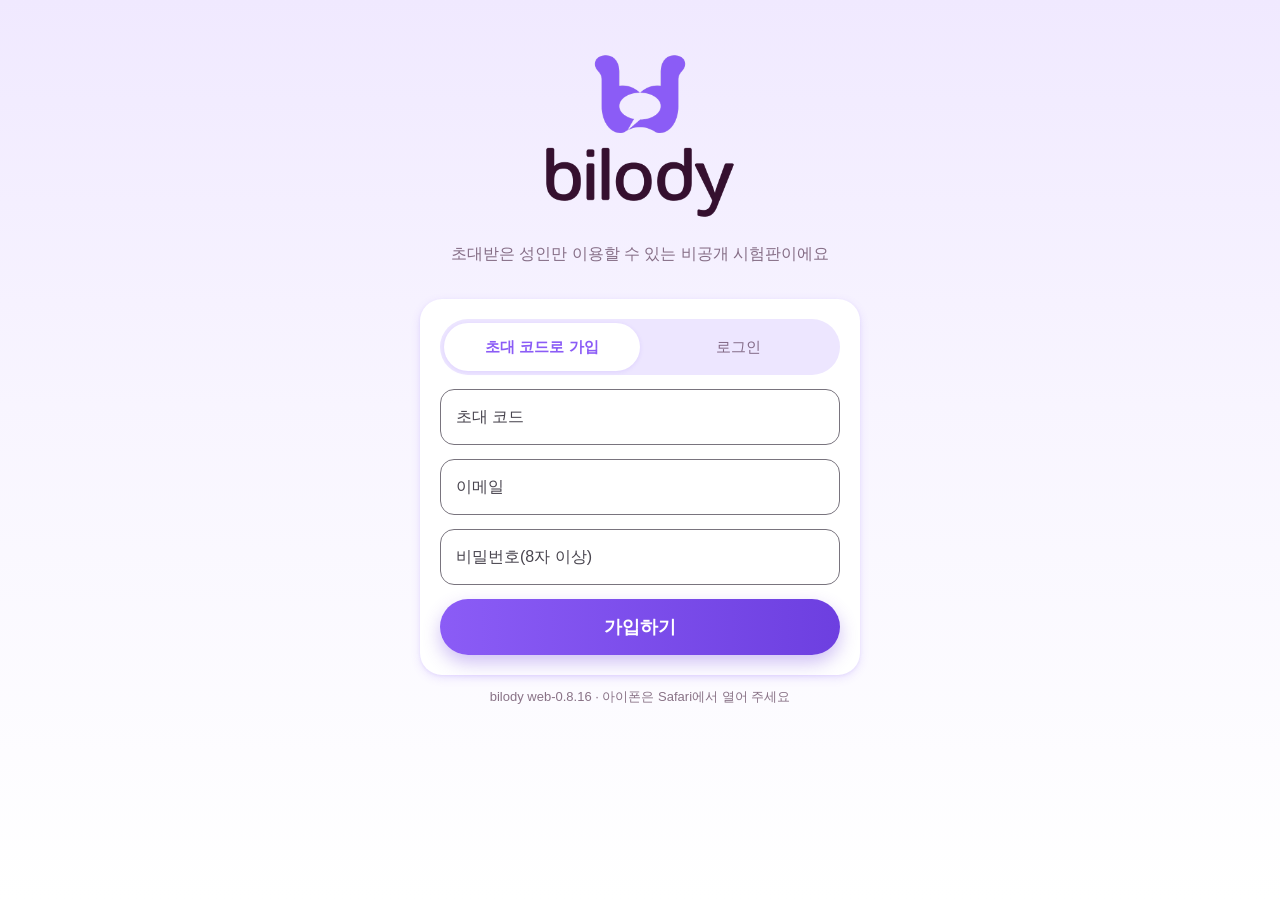
==== commit 39b3b342: "web-0.8.16: 버전 번호를 안드로이드 앱(0.8.16)과 같게" ====
--- a/index.html
+++ b/index.html
@@ -20,6 +20,6 @@
 <body>
   <div id="app"></div>
   <noscript>bilody를 쓰려면 자바스크립트를 켜 주세요.</noscript>
-  <script type="module" src="app.js?v=0.8.15"></script>
+  <script type="module" src="app.js?v=0.8.16"></script>
 </body>
 </html>
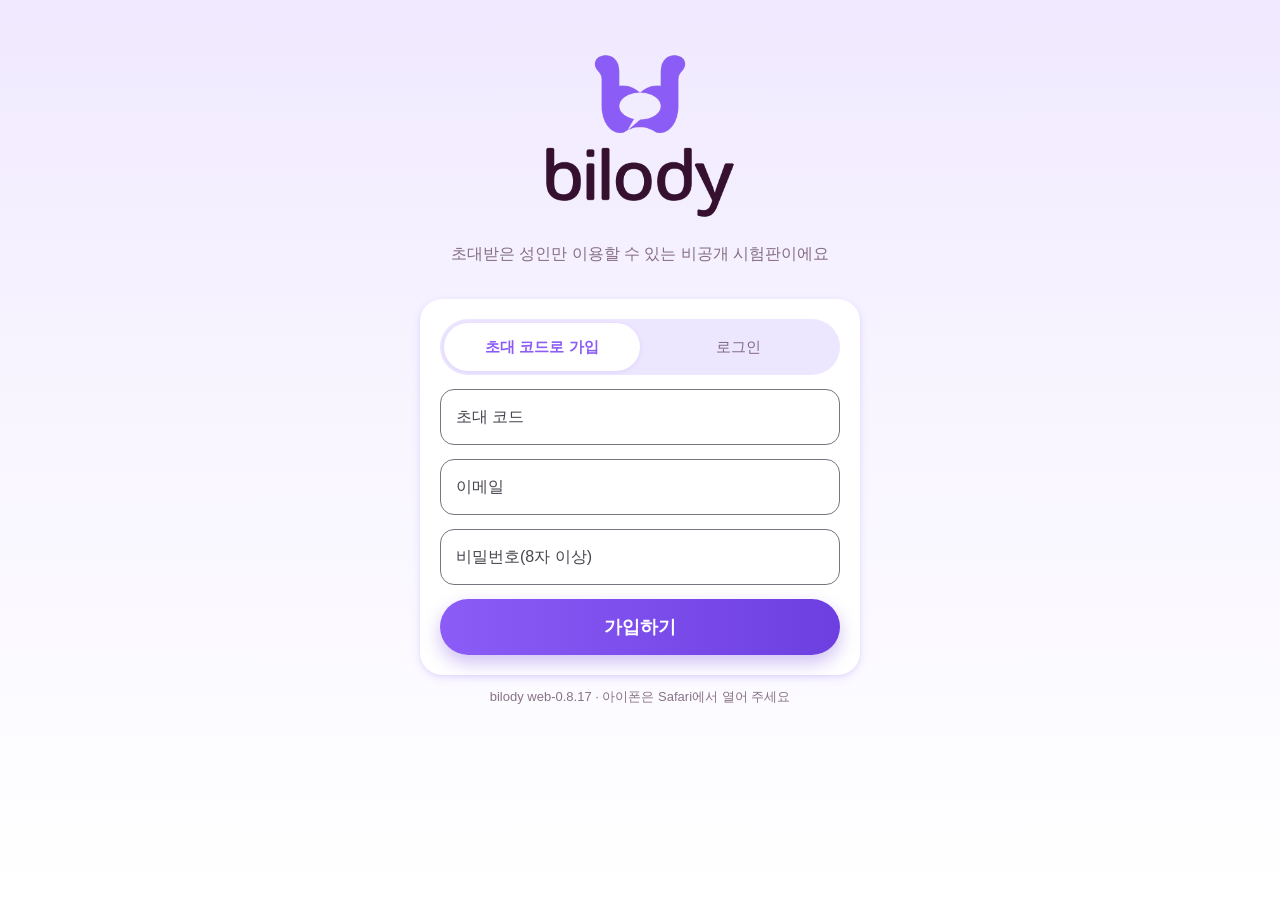
==== commit d6fb4011: "web-0.8.17: Live 대화 교정 메모 끔, 글로 보여 달라면 선생님 말 카드, 따라 말하기 기록 보존" ====
--- a/index.html
+++ b/index.html
@@ -20,6 +20,6 @@
 <body>
   <div id="app"></div>
   <noscript>bilody를 쓰려면 자바스크립트를 켜 주세요.</noscript>
-  <script type="module" src="app.js?v=0.8.16"></script>
+  <script type="module" src="app.js?v=0.8.17"></script>
 </body>
 </html>
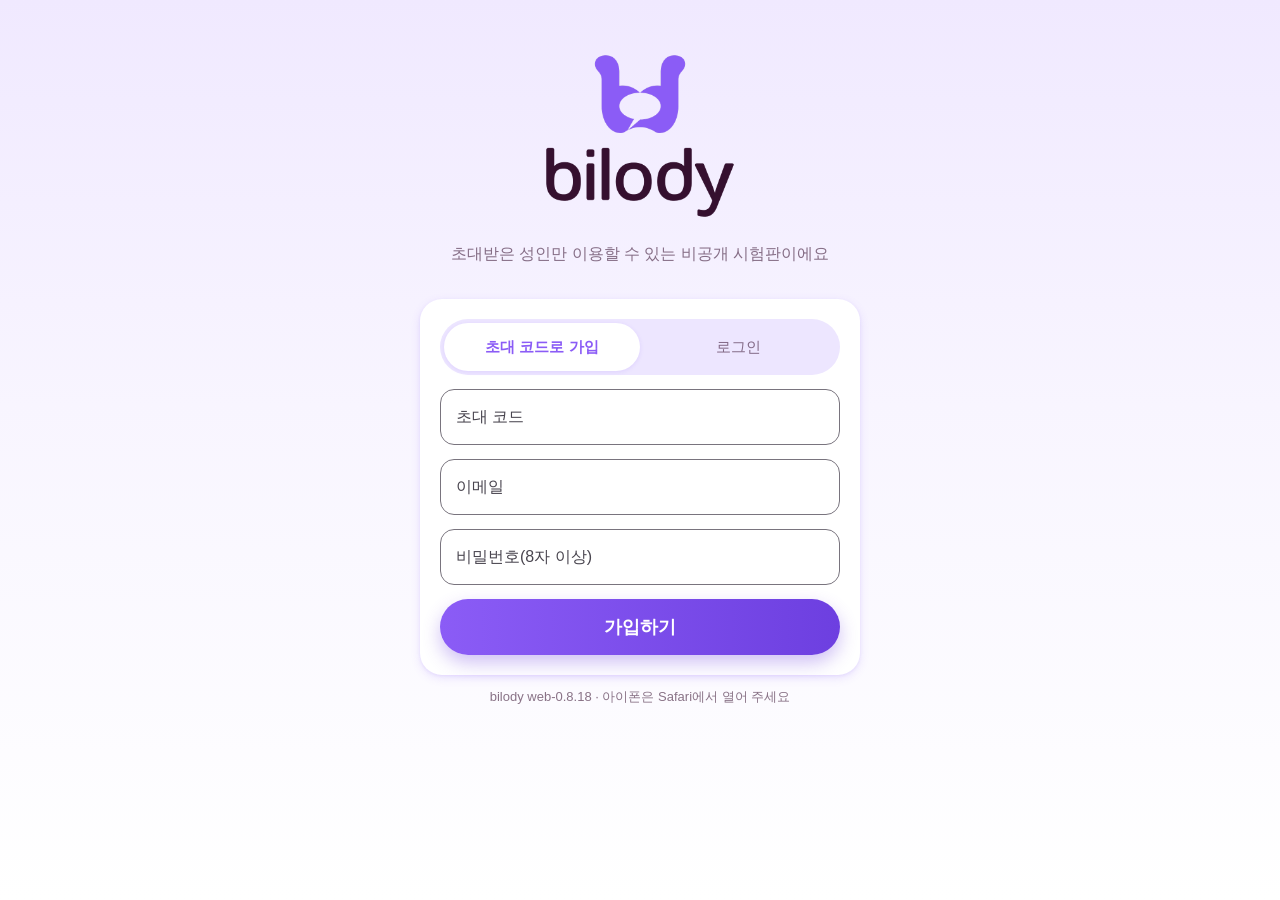
==== commit 8f5a54aa: "web-0.8.18: 동영상 강의 선생님께 질문하기(운영자만)" ====
--- a/index.html
+++ b/index.html
@@ -15,11 +15,11 @@
   <link rel="apple-touch-icon" href="icons/apple-touch-icon.png">
   <!-- 앱(안드로이드)과 같은 아이콘 세트: Material Icons Round / Outlined -->
   <link rel="stylesheet" href="https://fonts.googleapis.com/icon?family=Material+Icons+Round|Material+Icons+Outlined">
-  <link rel="stylesheet" href="style.css?v=0.8.10">
+  <link rel="stylesheet" href="style.css?v=0.8.18">
 </head>
 <body>
   <div id="app"></div>
   <noscript>bilody를 쓰려면 자바스크립트를 켜 주세요.</noscript>
-  <script type="module" src="app.js?v=0.8.17"></script>
+  <script type="module" src="app.js?v=0.8.18"></script>
 </body>
 </html>
--- a/style.css
+++ b/style.css
@@ -579,3 +579,7 @@
 .way-chip:active { transform: scale(0.96); }
 .my-way input { width: 100%; box-sizing: border-box; min-height: 44px; border: 1.5px solid #D9CCF3; border-radius: 12px; padding: 10px 12px; font-size: 15px; font-family: inherit; color: var(--plum); background: #FBF9FF; }
 .my-way input:focus { outline: none; border-color: var(--purple); background: #fff; }
+/* 0.8.18 동영상 강의 ‘선생님께 질문하기’ */
+.vid-ask { display: flex; justify-content: center; padding: 10px 12px calc(12px + env(safe-area-inset-bottom)); }
+.vid-ask .pill { min-width: 220px; }
+.vq-tip { text-align: center; margin: 4px 12px 0; }
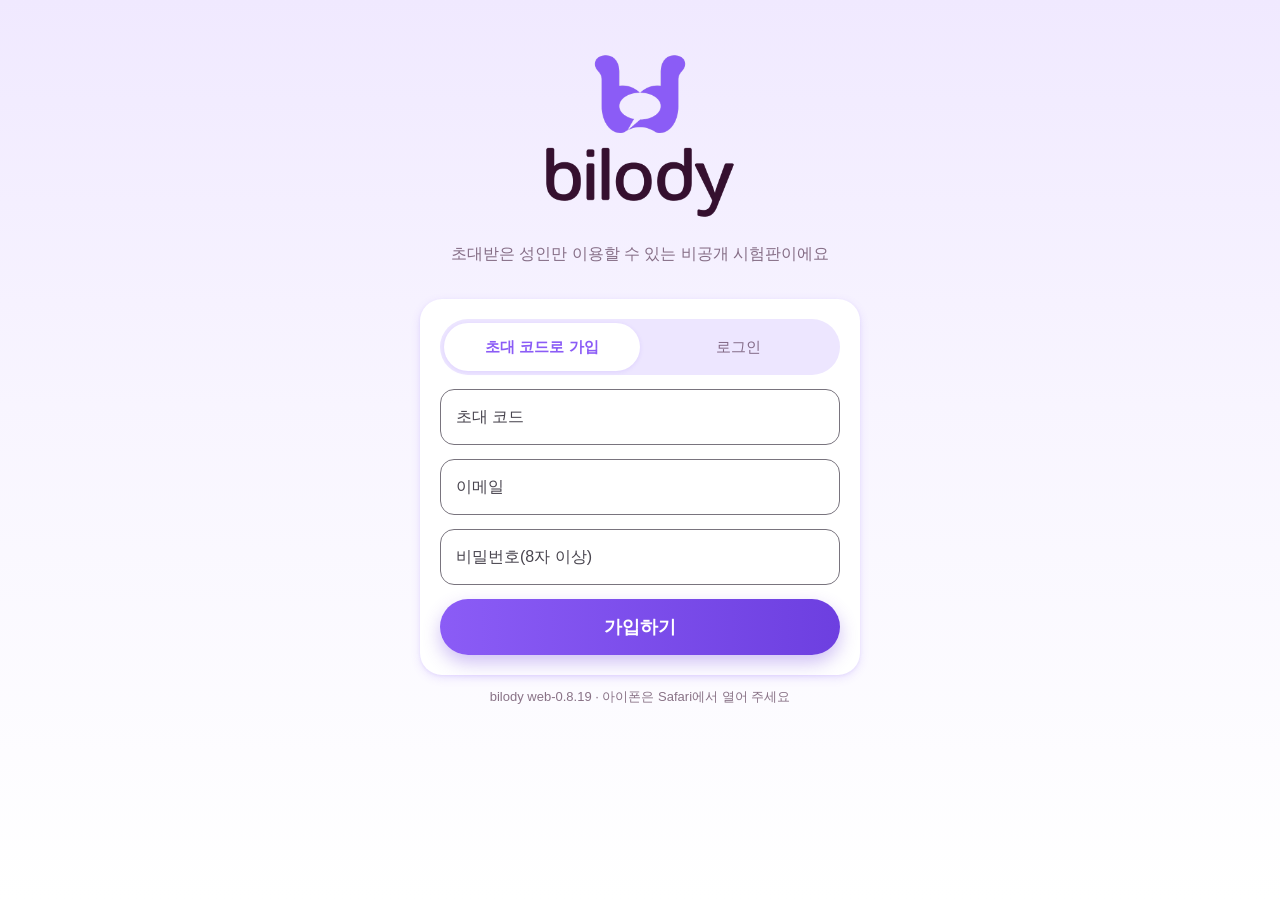
==== commit d5bb2bb9: "web-0.8.19: 질문하기 사진·글 카드 뒤 대답 이어 가기, 대화하기(Live) 한국어 확인" ====
--- a/index.html
+++ b/index.html
@@ -20,6 +20,6 @@
 <body>
   <div id="app"></div>
   <noscript>bilody를 쓰려면 자바스크립트를 켜 주세요.</noscript>
-  <script type="module" src="app.js?v=0.8.18"></script>
+  <script type="module" src="app.js?v=0.8.19"></script>
 </body>
 </html>
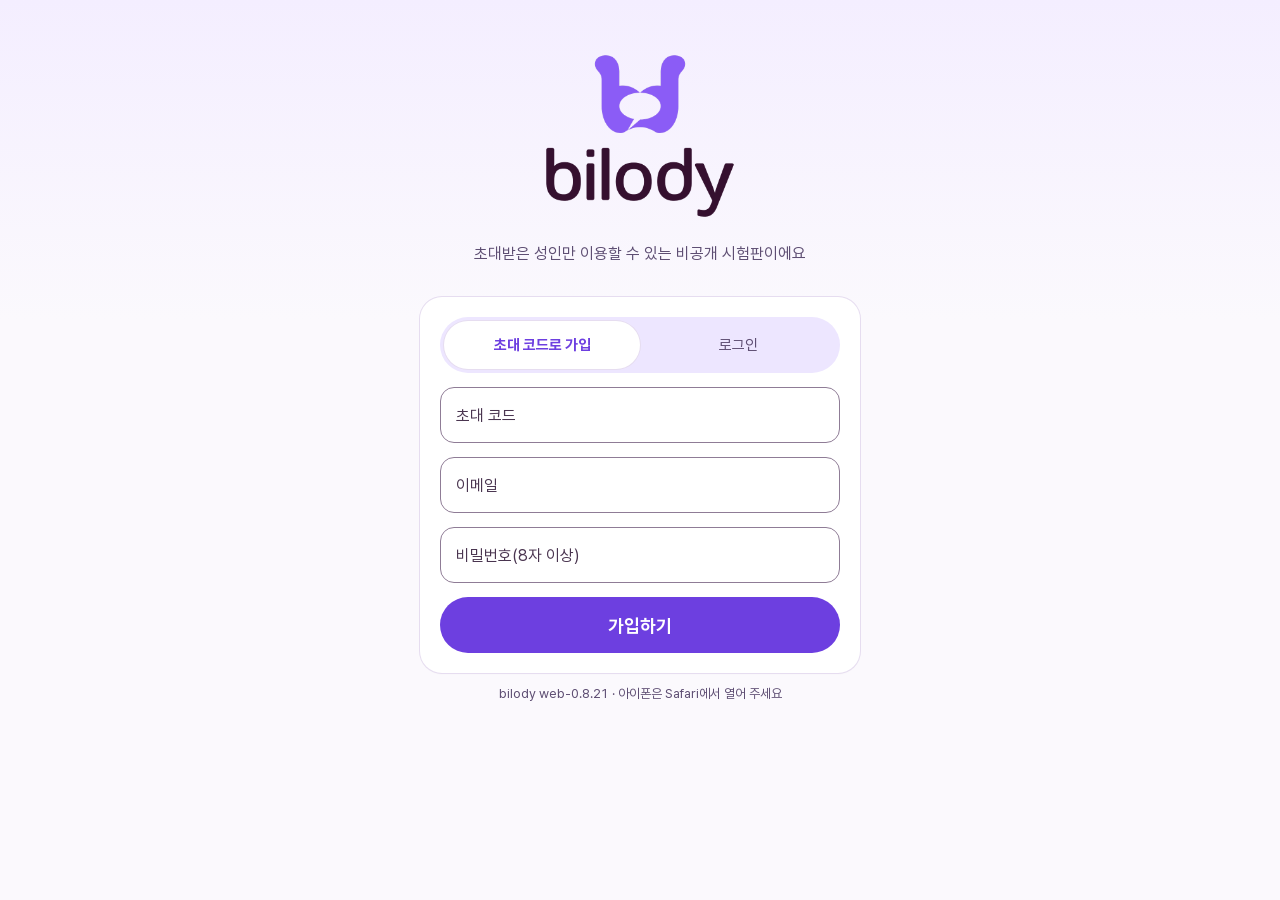
==== commit ba0dc5cc: "web-0.8.21: UI 다듬기(수업·대화 화면 틀, 대비, 홈 순서, 차분한 겉모습) + 0.8.20 처음 이야기 이어 가기 Co-Authored-By: Claude Fable" ====
--- a/index.html
+++ b/index.html
@@ -2,8 +2,8 @@
 <html lang="ko">
 <head>
   <meta charset="utf-8">
-  <meta name="viewport" content="width=device-width, initial-scale=1, viewport-fit=cover, maximum-scale=1">
-  <meta name="theme-color" content="#F0E9FF">
+  <meta name="viewport" content="width=device-width, initial-scale=1, viewport-fit=cover">
+  <meta name="theme-color" content="#F4EEFF">
   <meta name="apple-mobile-web-app-capable" content="yes">
   <meta name="mobile-web-app-capable" content="yes">
   <meta name="apple-mobile-web-app-status-bar-style" content="default">
@@ -15,11 +15,13 @@
   <link rel="apple-touch-icon" href="icons/apple-touch-icon.png">
   <!-- 앱(안드로이드)과 같은 아이콘 세트: Material Icons Round / Outlined -->
   <link rel="stylesheet" href="https://fonts.googleapis.com/icon?family=Material+Icons+Round|Material+Icons+Outlined">
-  <link rel="stylesheet" href="style.css?v=0.8.18">
+  <link rel="preload" href="fonts/Pretendard-Regular.subset.woff2" as="font" type="font/woff2" crossorigin>
+  <link rel="preload" href="fonts/Pretendard-ExtraBold.subset.woff2" as="font" type="font/woff2" crossorigin>
+  <link rel="stylesheet" href="style.css?v=0.8.21">
 </head>
 <body>
   <div id="app"></div>
   <noscript>bilody를 쓰려면 자바스크립트를 켜 주세요.</noscript>
-  <script type="module" src="app.js?v=0.8.19"></script>
+  <script type="module" src="app.js?v=0.8.21"></script>
 </body>
 </html>
--- a/style.css
+++ b/style.css
@@ -1,22 +1,29 @@
-/* bilody 웹: 안드로이드 앱(Design.kt·Material 3)과 같은 모양 */
+/* bilody 웹: 안드로이드 앱(Design.kt·Material 3)과 같은 모양. 색·글꼴 기준은 DESIGN.md(0.8.21) */
+@font-face { font-family: "Pretendard"; font-weight: 400; font-style: normal; font-display: swap; src: url(fonts/Pretendard-Regular.subset.woff2) format("woff2"); }
+@font-face { font-family: "Pretendard"; font-weight: 700; font-style: normal; font-display: swap; src: url(fonts/Pretendard-Bold.subset.woff2) format("woff2"); }
+@font-face { font-family: "Pretendard"; font-weight: 800; font-style: normal; font-display: swap; src: url(fonts/Pretendard-ExtraBold.subset.woff2) format("woff2"); }
 :root {
-  --purple: #8B5CF6; --deep: #6D3FE0; --plum: #35102F; --lilac: #EDE6FF;
-  --muted: rgba(53, 16, 47, .58); --red: #E5484D; --error: #B3261E; --surface: #F3EDF7;
-  --shadow: 0 3px 10px rgba(139, 92, 246, .16), 0 1px 3px rgba(139, 92, 246, .10);
+  /* 0.8.21: 보라는 홈페이지와 같은 #6D3FE0 하나로(글자·버튼·선택). 예전 연한 보라 #8B5CF6은 글자에 쓰면 대비가 모자라 꾸밈(고리·무대 빛)에만 남긴다 */
+  --purple: #6D3FE0; --deep: #4B22B0; --purple-soft: #8B5CF6; --plum: #35102F; --lilac: #EDE6FF; --lilac-soft: #F6F1FF;
+  --ink2: #4A3550; --muted: #5E4E73; --line: #E6DDF0; --field-line: #8F7C96; --bg: #FBF9FD;
+  --red: #D13438; --error: #B3261E; --surface: #fff; --green: #0E7C66; --green-bg: #E3F4EF;
+  /* 그림자 대신 옅은 테두리(보라빛 번짐을 없앰). 떠 있는 것(창·토스트)만 그림자 */
+  --shadow: 0 0 0 1px var(--line), 0 1px 2px rgba(53, 16, 47, .04);
+  --float: 0 12px 32px rgba(53, 16, 47, .16), 0 2px 6px rgba(53, 16, 47, .08);
   color-scheme: light;
 }
 * { box-sizing: border-box; -webkit-tap-highlight-color: transparent; }
 html, body { margin: 0; height: 100%; }
 body {
-  font-family: -apple-system, BlinkMacSystemFont, "Apple SD Gothic Neo", "Pretendard", "Noto Sans KR", Roboto, sans-serif;
-  color: var(--plum); background: linear-gradient(#F0E9FF, #F8F5FF 45%, #fff); background-attachment: fixed;
+  font-family: "Pretendard", -apple-system, BlinkMacSystemFont, "Apple SD Gothic Neo", "Noto Sans KR", Roboto, "Malgun Gothic", sans-serif;
+  color: var(--plum); background: linear-gradient(#F4EEFF, var(--bg) 320px) var(--bg); background-attachment: fixed;
   -webkit-font-smoothing: antialiased; word-break: keep-all; overflow-wrap: anywhere; font-variant-numeric: tabular-nums;
 }
 #app { min-height: 100dvh; }
 button { font: inherit; color: inherit; border: 0; background: none; cursor: pointer; padding: 0; }
 input, textarea { font: inherit; color: var(--plum); }
 h1 { font-size: 22px; font-weight: 800; margin: 12px 0 8px; text-align: center; }
-h2 { font-size: 22px; font-weight: 400; margin: 0 0 10px; color: #1D1B20; }
+h2 { font-size: 20px; font-weight: 800; line-height: 1.35; margin: 0 0 10px; color: var(--plum); }
 .muted { color: var(--muted); } .small { font-size: 13px; } .tiny { font-size: 12px; } .b { font-weight: 700; }
 .accent { color: var(--purple); } .danger { color: var(--error) !important; } .error { color: var(--error); font-size: 14px; margin: 6px 0; }
 .error:empty, .accent:empty, .ai-note:empty { display: none; }
@@ -40,29 +47,30 @@
 
 /* 테두리 입력칸: 이름표가 테두리 위로 올라간다(앱의 OutlinedTextField) */
 .field { position: relative; display: block; flex: 1; min-width: 0; }
-.field input { width: 100%; height: 56px; border: 1px solid #79747E; border-radius: 14px; padding: 16px; font-size: 16px; background: transparent; outline: none; }
-.field span { position: absolute; left: 12px; top: 50%; transform: translateY(-50%); padding: 0 4px; color: #49454F; font-size: 16px; pointer-events: none;
+.field input { width: 100%; height: 56px; border: 1px solid var(--field-line); border-radius: 14px; padding: 16px; font-size: 16px; background: transparent; outline: none; }
+.field span { position: absolute; left: 12px; top: 50%; transform: translateY(-50%); padding: 0 4px; color: var(--ink2); font-size: 16px; pointer-events: none;
   transition: top .15s, font-size .15s, color .15s; background: transparent; }
 .field input:focus { border: 2px solid var(--purple); padding: 15px; }
 .field input:focus + span, .field input:not(:placeholder-shown) + span { top: 0; font-size: 12px; background: var(--fieldbg, #fff); }
 .field input:focus + span { color: var(--purple); }
 .page:not(.center-col) .field, .center-col > .form:not(.card) .field { --fieldbg: #F7F3FF; }
-textarea { width: 100%; border: 1px solid #79747E; border-radius: 14px; padding: 14px; font-size: 16px; background: transparent; outline: none; }
+textarea { width: 100%; border: 1px solid var(--field-line); border-radius: 14px; padding: 14px; font-size: 16px; background: transparent; outline: none; }
 textarea:focus { border: 2px solid var(--purple); }
 
 .seg { display: flex; background: var(--lilac); border-radius: 999px; padding: 4px; }
 .seg button { flex: 1; min-height: 48px; border-radius: 999px; color: var(--muted); font-weight: 500; font-size: 15px; }
-.seg button.on { background: #fff; color: var(--purple); font-weight: 700; box-shadow: 0 1px 4px rgba(139, 92, 246, .15); }
+.seg button.on { background: #fff; color: var(--purple); font-weight: 700; box-shadow: 0 0 0 1px var(--line); }
 
 /* 알약 버튼(PrimaryPill · SecondaryPill) */
 .pill { min-height: 56px; border-radius: 999px; padding: 0 20px; font-size: 18px; font-weight: 700; display: inline-flex; align-items: center; justify-content: center; gap: 8px;
   transition: transform .15s; white-space: nowrap; }
 .pill .mi { font-size: 22px; }
 .pill:active:not(:disabled) { transform: scale(.96); }
-.pill.primary { color: #fff; background: linear-gradient(90deg, var(--purple), var(--deep)); box-shadow: 0 8px 18px rgba(109, 63, 224, .32); }
-.pill.dark { color: #fff; background: linear-gradient(90deg, var(--plum), #4A1A43); box-shadow: 0 8px 18px rgba(53, 16, 47, .25); }
+.pill.primary { color: #fff; background: var(--purple); }
+.pill.primary:active:not(:disabled) { background: var(--deep); }
+.pill.dark { color: #fff; background: var(--plum); }
 .pill.secondary { color: var(--purple); background: #fff; box-shadow: var(--shadow); font-size: 16px; padding: 0 18px; }
-.pill:disabled { background: #D9D3E6; color: #fff; box-shadow: none; }
+.pill:disabled { background: #E8E1F0; color: rgba(53, 16, 47, .48); box-shadow: none; }
 .pill.compact { min-height: 54px; font-size: 15px; padding: 0 10px; gap: 6px; } .pill.compact .mi { font-size: 18px; }
 .pill + .pill { margin-top: 8px; }
 .link { color: var(--purple); font-weight: 600; font-size: 14px; padding: 10px 12px; min-height: 40px; border-radius: 999px; white-space: nowrap; flex: none; }
@@ -80,7 +88,7 @@
 .pick.on { background: color-mix(in srgb, var(--c) 35%, white); border-color: var(--purple); font-weight: 700; }
 
 .stage { position: relative; display: flex; justify-content: center; }
-.stage::before { content: ""; position: absolute; inset: 8% 12%; border-radius: 50%; background: radial-gradient(rgba(139, 92, 246, .26), rgba(139, 92, 246, .08) 55%, transparent 72%); }
+.stage::before { content: ""; position: absolute; inset: 8% 12%; border-radius: 50%; background: radial-gradient(rgba(139, 92, 246, .16), rgba(139, 92, 246, .05) 55%, transparent 72%); }
 .friend { position: relative; width: 220px; height: 250px; object-fit: contain; }
 .stage.small .friend { width: 185px; height: 210px; }
 .center-col .friend { width: 170px; height: 194px; }
@@ -90,7 +98,7 @@
 .top { display: flex; align-items: center; padding: calc(12px + env(safe-area-inset-top)) 20px 6px; }
 .top img { height: 28px; } .top .title { margin-left: auto; font-size: 24px; font-weight: 800; }
 .content { flex: 1; display: flex; flex-direction: column; }
-.tabs { position: sticky; bottom: 0; display: flex; background: #fff; padding: 12px 0 calc(12px + env(safe-area-inset-bottom)); z-index: 5; }
+.tabs { position: sticky; bottom: 0; display: flex; background: #fff; border-top: 1px solid var(--line); padding: 12px 0 calc(12px + env(safe-area-inset-bottom)); z-index: 5; }
 .tabs button { flex: 1; display: flex; flex-direction: column; align-items: center; font-size: 12px; color: var(--muted); gap: 4px; font-weight: 500; }
 .tabs .ti { width: 64px; height: 32px; border-radius: 999px; display: grid; place-items: center; color: var(--muted); transition: background .2s; }
 .tabs .ti .mi, .tabs .ti .mo { font-size: 24px; }
@@ -99,13 +107,13 @@
 /* 대화 */
 .chat { flex: 1; display: flex; flex-direction: column; padding: 0 0 12px; }
 .chat-top { flex: 1; display: flex; flex-direction: column; align-items: center; justify-content: center; position: relative; padding: 8px 0; }
-.ai-note { margin: 10px 0 0; text-align: center; font-size: 13px; color: rgba(53, 16, 47, .65); }
+.ai-note { margin: 10px 0 0; text-align: center; font-size: 13px; color: var(--muted); }
 #latency { margin-top: 2px; }
 #remain { margin: 2px 0 0; }
 .streak { width: calc(100% - 40px); display: flex; align-items: center; gap: 14px; padding: 14px; border-radius: 26px; }
-.ring { --p: 0; width: 56px; height: 56px; border-radius: 50%; display: grid; place-items: center; background: conic-gradient(var(--purple) calc(var(--p) * 360deg), var(--lilac) 0); flex: none; }
+.ring { --p: 0; width: 56px; height: 56px; border-radius: 50%; display: grid; place-items: center; background: conic-gradient(var(--purple-soft) calc(var(--p) * 360deg), var(--lilac) 0); flex: none; }
 .ring span { width: 46px; height: 46px; border-radius: 50%; background: #fff; display: grid; place-items: center; font-size: 24px; }
-.streak b { font-size: 19px; font-weight: 800; }
+.streak b { font-size: 20px; font-weight: 800; }
 .points { background: var(--lilac); border-radius: 16px; padding: 8px 12px; color: var(--purple); display: flex; flex-direction: column; align-items: center; }
 .points b { font-size: 20px; font-weight: 800; } .points span { font-size: 12px; font-weight: 500; }
 .alarm-line { display: inline-flex; align-items: center; gap: 5px; color: var(--purple); font-size: 13px; font-weight: 500; padding: 12px 12px; border-radius: 999px; margin-top: 2px; }
@@ -113,7 +121,7 @@
 .status { display: inline-flex; align-items: center; gap: 8px; background: #fff; border-radius: 999px; padding: 8px 14px; box-shadow: var(--shadow); font-weight: 700; font-size: 14px; }
 .status > i { width: 8px; height: 8px; border-radius: 50%; background: var(--purple); }
 .status em { width: 1px; height: 14px; background: rgba(53, 16, 47, .12); }
-.mic { display: inline-flex; align-items: center; gap: 3px; font-size: 12px; font-weight: 500; color: rgba(53, 16, 47, .35); } .mic .mi { font-size: 14px; }
+.mic { display: inline-flex; align-items: center; gap: 3px; font-size: 12px; font-weight: 500; color: var(--muted); } .mic .mi { font-size: 14px; }
 .mic.on { color: var(--red); }
 .photo-card { position: absolute; top: 8px; right: 10px; width: 150px; border-radius: 18px; overflow: hidden; box-shadow: var(--shadow); background: #fff; }
 .photo-card img { width: 100%; display: block; }
@@ -129,11 +137,11 @@
 .wordcard { padding: 14px 18px; margin: 6px 12px; border-radius: 24px; cursor: pointer; }
 .wordcard.enter { animation: rise .35s cubic-bezier(.2, .9, .3, 1); }
 .wordcard.leave { animation: fadeup .2s ease-in forwards; }
-.wc-word { font-size: 26px; font-weight: 700; color: var(--plum); margin-top: 2px; }
+.wc-word { font-size: 24px; font-weight: 700; color: var(--plum); margin-top: 2px; }
 .wc-mean { font-size: 18px; margin-top: 2px; }
 .wc-ex { font-size: 15px; margin-top: 8px; color: rgba(53, 16, 47, .8); text-wrap: pretty; }
-.wc-ex span { display: block; font-size: 13px; color: rgba(53, 16, 47, .55); margin-top: 2px; }
-.webpic-row a { font-size: 11px; color: rgba(53, 16, 47, .55); text-decoration: none; white-space: nowrap; overflow: hidden; text-overflow: ellipsis; max-width: 60%; padding: 6px 0; }
+.wc-ex span { display: block; font-size: 13px; color: var(--muted); margin-top: 2px; }
+.webpic-row a { font-size: 12px; color: var(--muted); text-decoration: none; white-space: nowrap; overflow: hidden; text-overflow: ellipsis; max-width: 60%; padding: 6px 0; }
 .help.enter { animation: rise .35s cubic-bezier(.2, .9, .3, 1); }
 @keyframes rise { from { opacity: 0; transform: translateY(36px); } }
 .help-text { font-size: 20px; line-height: 1.3; margin-top: 4px; font-weight: 500; }
@@ -142,7 +150,7 @@
 .help-pics { display: flex; gap: 10px; margin-top: 8px; } .help-pics img { height: 64px; aspect-ratio: 4/3; object-fit: contain; border-radius: 12px; border: 1px solid rgba(0, 0, 0, .06); }
 .lines { display: flex; flex-direction: column; gap: 6px; margin: 4px 12px; max-height: 220px; overflow: auto; }
 .lines:empty { display: none; }
-.bubble { align-self: flex-start; max-width: 85%; background: #fff; border-radius: 18px 18px 18px 6px; padding: 8px 12px; font-size: 15px; line-height: 1.4; box-shadow: 0 2px 6px rgba(139, 92, 246, .12); }
+.bubble { align-self: flex-start; max-width: 85%; background: #fff; border-radius: 18px 18px 18px 6px; padding: 8px 12px; font-size: 15px; line-height: 1.4; box-shadow: var(--shadow); }
 .bubble.me { align-self: flex-end; background: var(--purple); color: #fff; border-radius: 18px 18px 6px 18px; }
 .guide { padding: 16px; margin: 8px 20px; } .guide b { font-size: 16px; }
 .guide ul { padding-left: 4px; list-style: none; margin: 6px 0 0; font-size: 14px; line-height: 1.43; }
@@ -152,11 +160,11 @@
 .controls .pill.compact { flex: 1; } .controls .pill.compact.narrow { flex: .8; }
 .inputbar { display: flex; align-items: center; gap: 4px; background: #fff; border-radius: 999px; padding: 6px; box-shadow: var(--shadow); margin: 2px 20px 0; }
 .inputbar input { flex: 1; min-width: 0; border: 0; outline: none; font-size: 16px; padding: 10px 8px; background: transparent; }
-.inputbar input::placeholder { color: rgba(53, 16, 47, .4); }
+.inputbar input::placeholder { color: var(--muted); }
 .round { width: 40px; height: 40px; border-radius: 50%; display: grid; place-items: center; flex: none; }
 .round.lilac { background: var(--lilac); color: var(--purple); }
 .round.send { background: var(--purple); color: #fff; } .round.send .mi { font-size: 20px; }
-.round.send:disabled { background: var(--lilac); color: rgba(139, 92, 246, .4); }
+.round.send:disabled { background: var(--lilac); color: rgba(75, 34, 176, .45); }
 
 /* 기록 */
 .list { padding: 8px 20px 20px; display: flex; flex-direction: column; gap: 12px; }
@@ -168,7 +176,7 @@
 .badge { width: 40px; height: 40px; border-radius: 50%; background: var(--lilac); color: var(--purple); display: grid; place-items: center; flex: none; }
 .badge .mi { font-size: 20px; }
 .subhead { display: flex; align-items: center; gap: 4px; margin-left: -10px; } .subhead b { font-size: 20px; font-weight: 800; } .subhead .iconbtn { color: var(--plum); }
-.report-link { align-self: flex-start; font-size: 13px; color: rgba(53, 16, 47, .6); padding: 0 6px; margin-top: -6px; }
+.report-link { align-self: flex-start; font-size: 13px; color: var(--muted); padding: 0 6px; margin-top: -6px; }
 .card.lilac { background: var(--lilac); box-shadow: none; padding: 14px 16px; } .card.lilac p { margin: 4px 0; font-size: 17px; }
 .empty { display: flex; flex-direction: column; align-items: center; gap: 6px; padding: 40px 0; } .empty img { width: 120px; }
 
@@ -177,7 +185,7 @@
 .section .sec-head { width: 100%; display: flex; align-items: center; text-align: left; padding: 12px 14px; gap: 12px; }
 .sec-t { flex: 1; min-width: 0; display: flex; flex-direction: column; gap: 2px; }
 .sec-t b { font-size: 16px; } .sec-t span { white-space: nowrap; overflow: hidden; text-overflow: ellipsis; }
-.chev { color: var(--muted); transition: transform .25s; } .section.open .chev { transform: rotate(90deg); }
+.chev { color: var(--muted); transition: transform .25s; } .section.open .chev { transform: rotate(180deg); }
 .sec-body { padding: 0 16px 14px; animation: drop .3s ease; }
 .sec-body::before { content: ""; display: block; border-top: 1px solid var(--lilac); margin-bottom: 10px; }
 @keyframes drop { from { opacity: 0; transform: translateY(-6px); } }
@@ -185,41 +193,41 @@
 .sec-body p { margin: 6px 0; } .sec-body .h { font-size: 15px; }
 .sec-body .row .field { margin: 6px 0; }
 .note { background: var(--lilac); border-radius: 14px; padding: 12px; font-size: 13px; line-height: 1.5; margin: 8px 0; }
-.version { text-align: center; font-size: 12px; color: rgba(53, 16, 47, .45); margin: 4px 0 8px; }
+.version { text-align: center; font-size: 12px; color: var(--muted); margin: 4px 0 8px; }
 input[type=range] { width: 100%; accent-color: var(--purple); margin: 10px 0 14px; height: 4px; }
 /* 켜고 끄기(Material 3 Switch) */
 .switch { position: relative; width: 52px; height: 32px; flex: none; }
 .switch input { position: absolute; opacity: 0; inset: 0; margin: 0; cursor: pointer; z-index: 1; }
-.switch i { position: absolute; inset: 0; border-radius: 999px; background: #E7E0EC; border: 2px solid #79747E; transition: .2s; }
-.switch i::after { content: ""; position: absolute; width: 16px; height: 16px; left: 6px; top: 6px; border-radius: 50%; background: #79747E; transition: .2s; }
+.switch i { position: absolute; inset: 0; border-radius: 999px; background: var(--lilac-soft); border: 2px solid var(--field-line); transition: .2s; }
+.switch i::after { content: ""; position: absolute; width: 16px; height: 16px; left: 6px; top: 6px; border-radius: 50%; background: var(--field-line); transition: .2s; }
 .switch input:checked + i { background: var(--purple); border-color: var(--purple); }
 .switch input:checked + i::after { width: 24px; height: 24px; left: 22px; top: 2px; background: #fff; }
 .radios { display: flex; flex-wrap: wrap; }
 .radio-btn { display: inline-flex; align-items: center; gap: 10px; padding: 12px 14px 12px 10px; font-size: 14px; }
-.radio-btn i { width: 20px; height: 20px; border-radius: 50%; border: 2px solid #49454F; display: grid; place-items: center; }
+.radio-btn i { width: 20px; height: 20px; border-radius: 50%; border: 2px solid var(--ink2); display: grid; place-items: center; }
 .radio-btn.on i { border-color: var(--purple); } .radio-btn.on i::after { content: ""; width: 10px; height: 10px; border-radius: 50%; background: var(--purple); }
 
 /* 창(Material 3 AlertDialog) */
-.overlay { position: fixed; inset: 0; background: rgba(0, 0, 0, .32); display: flex; align-items: center; justify-content: center; z-index: 10; padding: 24px; }
-.dialog { background: var(--surface); width: 100%; max-width: 400px; border-radius: 28px; padding: 24px 24px 14px; max-height: 86dvh; overflow: auto; display: flex; flex-direction: column; gap: 6px;
+.overlay { position: fixed; inset: 0; background: rgba(53, 16, 47, .38); display: flex; align-items: center; justify-content: center; z-index: 10; padding: 24px; }
+.dialog { background: var(--surface); box-shadow: var(--float); width: 100%; max-width: 400px; border-radius: 28px; padding: 24px 24px 14px; max-height: 86dvh; overflow: auto; display: flex; flex-direction: column; gap: 6px;
   animation: pop-in .2s ease; }
 @keyframes pop-in { from { opacity: 0; transform: scale(.94); } }
-.dialog p { margin: 4px 0; color: #49454F; font-size: 14px; line-height: 1.45; }
+.dialog p { margin: 4px 0; color: var(--ink2); font-size: 14px; line-height: 1.45; }
 .dialog .row.end { margin-top: 10px; gap: 0; }
 .dialog .pill + .pill { margin-top: 6px; }
 .radio { display: flex; flex-direction: row; align-items: center; gap: 10px; color: var(--plum); font-size: 14px; padding: 6px 0; }
 .radio input { width: 18px; height: 18px; accent-color: var(--purple); margin: 0 4px; }
 .quote { background: var(--lilac); border-radius: 12px; padding: 8px 10px; font-size: 13px; margin: 4px 0; }
-.board { padding: 6px 8px; border-radius: 12px; } .board.me { background: rgba(139, 92, 246, .12); font-weight: 700; }
+.board { padding: 6px 8px; border-radius: 12px; } .board.me { background: var(--lilac); font-weight: 700; }
 .rank { width: 36px; text-align: center; font-size: 18px; } .dot { width: 14px; height: 14px; border-radius: 50%; }
-.time { font-size: 28px; padding: 10px 14px; border: 1px solid #79747E; border-radius: 14px; background: #fff; margin: 8px 0; align-self: flex-start; }
+.time { font-size: 28px; padding: 10px 14px; border: 1px solid var(--field-line); border-radius: 14px; background: #fff; margin: 8px 0; align-self: flex-start; }
 .warn { color: var(--error) !important; }
 .book-list { display: flex; flex-direction: column; gap: 8px; margin-top: 6px; }
 .book { display: flex; gap: 10px; text-align: left; background: #fff; border-radius: 12px; padding: 10px; box-shadow: 0 1px 3px rgba(0, 0, 0, .12); align-items: flex-start; }
 .book img { width: 84px; height: 84px; border-radius: 12px; object-fit: cover; flex: none; }
 .book > span { display: flex; flex-direction: column; gap: 2px; min-width: 0; } .book b { font-size: 16px; }
 .book .credit { font-size: 12px; line-height: 1.3; color: rgba(53, 16, 47, .6); }
-.overlay.full { background: linear-gradient(#F0E9FF, #F8F5FF 45%, #fff); align-items: stretch; overflow: auto; padding: 0; }
+.overlay.full { background: linear-gradient(#F4EEFF, var(--bg) 320px) var(--bg); align-items: stretch; overflow: auto; padding: 0; }
 .guide-page { width: 100%; max-width: 520px; margin: 0 auto; padding: calc(8px + env(safe-area-inset-top)) 20px 30px; display: flex; flex-direction: column; gap: 10px; }
 .guide-page .subhead { margin-bottom: 4px; }
 .guide-page details { padding: 0 16px; border-radius: 20px; } .guide-page summary { padding: 14px 0; font-size: 16px; cursor: pointer; list-style: none; display: flex; align-items: center; }
@@ -227,15 +235,15 @@
 .guide-page summary b { flex: 1; } .guide-page details[open] .chev { transform: rotate(90deg); }
 .guide-page p { font-size: 14px; line-height: 1.5; margin: 0 0 12px; }
 
-.toast { position: fixed; left: 50%; bottom: calc(100px + env(safe-area-inset-bottom)); transform: translateX(-50%) translateY(20px); opacity: 0; background: #322F35; color: #fff; padding: 12px 18px; border-radius: 999px; font-size: 14px; transition: .25s; pointer-events: none; max-width: 90%; text-align: center; z-index: 20; }
+.toast { position: fixed; left: 50%; bottom: calc(100px + env(safe-area-inset-bottom)); transform: translateX(-50%) translateY(20px); opacity: 0; background: var(--plum); color: #fff; padding: 12px 18px; border-radius: 999px; font-size: 14px; transition: .25s; pointer-events: none; max-width: 90%; text-align: center; z-index: 20; }
 .toast.show { opacity: 1; transform: translateX(-50%) translateY(0); }
 .spinner { width: 28px; height: 28px; border: 3px solid var(--lilac); border-top-color: var(--purple); border-radius: 50%; animation: spin 1s linear infinite; }
 @keyframes spin { to { transform: rotate(360deg); } }
 
 /* 매일 짧은 설문 */
 .faces { display: flex; justify-content: space-between; margin: 10px 0 14px; }
-.face { width: 48px; height: 48px; border-radius: 50%; font-size: 26px; background: transparent; border: 2px solid transparent; }
-.face.on { background: rgba(139, 92, 246, .18); border-color: var(--purple); }
+.face { width: 48px; height: 48px; border-radius: 50%; font-size: 24px; background: transparent; border: 2px solid transparent; }
+.face.on { background: var(--lilac); border-color: var(--purple); }
 
 /* 동화 듣기 */
 .story { flex: 1; display: flex; flex-direction: column; position: relative; min-height: 0; }
@@ -245,7 +253,7 @@
 .micchip .mi { font-size: 16px; }
 .micchip.on { background: var(--red); }
 .quiz { display: inline-flex; align-items: center; gap: 2px; } .quiz b { font-size: 13px; color: var(--purple); margin-right: 8px; }
-.star { font-size: 26px; color: rgba(53, 16, 47, .3); } .star.on { color: #FFB800; animation: starpop .45s cubic-bezier(.3, 1.6, .5, 1); }
+.star { font-size: 24px; color: rgba(53, 16, 47, .3); } .star.on { color: #FFB800; animation: starpop .45s cubic-bezier(.3, 1.6, .5, 1); }
 @keyframes starpop { from { transform: scale(.4); } }
 .st-main { flex: 1; position: relative; min-height: 300px; touch-action: pan-y; overflow: hidden; }
 .st-pages { position: absolute; inset: 0; display: flex; flex-direction: column; justify-content: center; align-items: center; }
@@ -298,7 +306,7 @@
 .card.lesson { margin: 8px 16px; padding: 14px 14px 12px; border: 2px solid var(--purple); animation: rise .35s cubic-bezier(.2, .9, .3, 1); }
 .lesson-h { display: flex; align-items: center; gap: 8px; }
 .lesson-h b { font-size: 16px; }
-.tag { font-size: 11px; font-weight: 700; color: #fff; background: var(--purple); padding: 2px 8px; border-radius: 8px; flex: none; }
+.tag { font-size: 12px; font-weight: 700; color: #fff; background: var(--purple); padding: 2px 8px; border-radius: 8px; flex: none; }
 .tag.role { background: #F0A34A; }
 .iconbtn.sm { width: 32px; height: 32px; display: inline-flex; align-items: center; justify-content: center; color: var(--muted); }
 .lesson-step { font-size: 12px; font-weight: 700; color: var(--deep); margin: 6px 0 8px; }
@@ -350,13 +358,13 @@
 .chat.lesson-on .chat-top { flex: 0; padding: 2px 0; }
 .card.lesson { scroll-margin-top: 8px; }
 .lesson-img { max-height: 170px; } .lesson-img.small { height: 96px; }
-.ln { padding: 5px 10px; font-size: 14.5px; }
+.ln { padding: 5px 10px; font-size: 15px; }
 .lesson-tip { margin: 6px 0 0; text-align: center; }
 
 /* 11/14 표현 익히기 9단계 고르기 */
 .lv-tabs { display: grid; grid-template-columns: repeat(9, 1fr); gap: 4px; background: var(--lilac); border-radius: 16px; padding: 4px; }
 .lv-tabs button { min-height: 44px; border-radius: 12px; color: var(--muted); font-weight: 700; font-size: 15px; }
-.lv-tabs button.on { background: #fff; color: var(--purple); box-shadow: 0 1px 4px rgba(139, 92, 246, .15); }
+.lv-tabs button.on { background: #fff; color: var(--purple); box-shadow: 0 0 0 1px var(--line); }
 .lv-name { margin: 8px 2px 4px; } .lv-name b { font-size: 15px; }
 .lesson-noimg { width: 72px; height: 48px; border-radius: 10px; flex: none; display: flex; align-items: center; justify-content: center; background: var(--lilac); color: var(--purple); }
 /* 11/14 고르기 창: .dialog가 flex라 목록이 0높이로 줄던 문제 → 창 자체가 스크롤 */
@@ -371,12 +379,12 @@
 @media (max-width: 420px) { .controls.home3 .pill { flex-direction: column; font-size: 13px; min-height: 68px; gap: 2px; } }
 .lesson-pick-h { margin: 14px 2px 6px; font-size: 15px; }
 .lesson-item .muted.small { display: block; line-height: 1.35; margin-top: 2px; }
-.lesson-ex { display: block; margin-top: 4px; font-size: 12.5px; line-height: 1.35; color: var(--purple); font-weight: 600; }
+.lesson-ex { display: block; margin-top: 4px; font-size: 12px; line-height: 1.35; color: var(--purple); font-weight: 600; }
 .lesson-item img, .lesson-noimg { align-self: flex-start; margin-top: 2px; }
 
 /* 11/14 그림책 글 보기(보호자용, 기본 숨김) */
 .st-txtbtn { display: inline-flex; align-items: center; gap: 3px; padding: 6px 10px; min-height: 36px; border-radius: 999px; font-size: 12px; font-weight: 600; white-space: nowrap;
-  color: rgba(53, 16, 47, .55); background: rgba(255, 255, 255, .6); }
+  color: var(--muted); background: rgba(255, 255, 255, .6); }
 .st-txtbtn .mi { font-size: 16px; } .st-txtbtn.on { background: var(--purple); color: #fff; }
 .st-text { margin: 2px 16px 0; padding: 8px 12px; background: rgba(255, 255, 255, .78); border-radius: 12px; font-size: 15px; line-height: 1.45; color: #35102F; }
 .st-text[hidden] { display: none; }
@@ -411,12 +419,12 @@
 .tpick.on { border: 2px solid var(--purple); background: var(--lilac); }
 .tpick img { width: 52px; height: 52px; border-radius: 50%; object-fit: cover; flex: none; }
 
-.ls { display: flex; flex-direction: column; min-height: calc(100dvh - 140px); background: #F6F2FF; }
+.ls { display: flex; flex-direction: column; height: 100dvh; background: var(--lilac-soft); }
 .ls-top { display: flex; align-items: center; gap: 10px; padding: 8px 12px 6px; }
 .ls-title { font-size: 15px; font-weight: 800; display: block; white-space: nowrap; overflow: hidden; text-overflow: ellipsis; }
 .ls-pg { flex: none; font-size: 12px; padding: 6px 10px; border-radius: 10px; border: 1px solid #C9B8EC; color: var(--plum); text-decoration: none; }
 .ls-bar { height: 6px; margin: 0 16px; border-radius: 3px; background: #E4DAF5; overflow: hidden; } .ls-bar i { display: block; height: 100%; width: 0; background: var(--purple); transition: width .3s; }
-.ls-body { flex: 1; overflow-y: auto; padding: 12px 16px 8px; display: flex; flex-direction: column; gap: 10px; max-height: calc(100dvh - 330px); min-height: 240px; }
+.ls-body { flex: 1 1 0; min-height: 0; overflow-y: auto; padding: 12px 16px 8px; display: flex; flex-direction: column; gap: 10px; }
 .ls-card { padding: 16px 18px; display: flex; flex-direction: column; gap: 6px; } .ls-card hr { border: 0; border-top: 1px solid var(--lilac); width: 100%; margin: 4px 0; }
 .ls-scene { width: 100%; aspect-ratio: 3/2; object-fit: cover; border-radius: 16px; background: var(--lilac); }
 .ls-en { font-size: 24px; font-weight: 800; } .ls-big { font-size: 28px; line-height: 1.25; font-weight: 800; } .ls-ko { font-size: 18px; }
@@ -427,7 +435,7 @@
 .ls-line.hi { background: var(--lilac); border-color: var(--purple); } .ls-line.hi .ls-l-en { font-weight: 700; }
 .ls-line.mine { background: #E3F4EF; } .ls-l-en { font-size: 16px; }
 .ls-tb { width: 100%; border-collapse: collapse; font-size: 14px; } .ls-tb th { text-align: left; color: var(--deep); font-size: 12px; } .ls-tb td { padding: 3px 4px 3px 0; vertical-align: top; }
-.tag { font-size: 11px; color: var(--deep); background: var(--lilac); border-radius: 8px; padding: 2px 6px; margin-left: 6px; }
+.tag { font-size: 12px; color: var(--deep); background: var(--lilac); border-radius: 8px; padding: 2px 6px; margin-left: 6px; }
 .ls-pics { display: grid; grid-template-columns: repeat(3, 1fr); gap: 8px; }
 .ls-pic { background: #fff; border-radius: 14px; padding: 6px; display: flex; flex-direction: column; align-items: center; border: 3px solid transparent; text-align: center; }
 .ls-pic.hi { border-color: var(--purple); } .ls-pic b { font-size: 14px; }
@@ -437,12 +445,12 @@
 .ls-bubble { background: #fff; border-radius: 16px; box-shadow: var(--shadow); padding: 10px 12px; font-size: 14px; min-height: 52px; max-height: 110px; overflow-y: auto; }
 .ls-face { display: flex; flex-direction: column; align-items: center; gap: 2px; flex: none; color: var(--deep); }
 .ls-face img { width: 68px; height: 68px; border-radius: 50%; object-fit: cover; border: 3px solid var(--purple); }
-.ls-face img.listen { border-color: #0E7C66; } .ls-face img.scene { border-color: #E4DAF5; }
-.ls-ctl { display: flex; justify-content: space-evenly; align-items: center; background: #fff; padding: 8px 12px calc(8px + env(safe-area-inset-bottom)); }
+.ls-face img.listen { border-color: var(--green); } .ls-face img.scene { border-color: #E4DAF5; }
+.ls-ctl { display: flex; justify-content: space-evenly; align-items: center; background: #fff; border-top: 1px solid var(--line); padding: 8px 12px calc(8px + env(safe-area-inset-bottom)); }
 .ls-ctl.two { gap: 10px; justify-content: stretch; } .ls-ctl.two .pill { flex: 1; margin: 0; }
 .ls-btn { display: flex; flex-direction: column; align-items: center; color: var(--muted); font-size: 12px; padding: 6px 14px; border-radius: 14px; min-width: 64px; }
 .ls-btn:disabled { opacity: .35; }
-.round.big { width: 60px; height: 60px; } .round.dark { background: var(--deep); color: #fff; } .round:disabled { opacity: .4; }
+.round.big { width: 60px; height: 60px; } .round.dark { background: var(--purple); color: #fff; } .round:disabled { opacity: .4; }
 .ls-done { padding: 24px 20px; display: flex; flex-direction: column; align-items: center; gap: 12px; text-align: center; }
 .ls-done h2 { font-weight: 800; color: var(--plum); margin: 0; } .ls-done .card { padding: 16px; width: 100%; text-align: left; display: flex; flex-direction: column; gap: 6px; }
 .done-ic { width: 84px; height: 84px; border-radius: 50%; background: var(--purple); color: #fff; display: grid; place-items: center; } .done-ic .mi { font-size: 48px; }
@@ -460,15 +468,15 @@
 .k-hunt { display: grid; grid-template-columns: repeat(6, 1fr); gap: 6px; }
 .k-cell { aspect-ratio: 1; border-radius: 50%; background: #fff; font-size: 24px; font-weight: 700; }
 .k-cell.hit { background: #0E7C66; color: #fff; } .k-cell.miss { color: rgba(91, 82, 102, .3); }
-.k-model { font-size: 30px; font-weight: 800; color: var(--deep); text-align: center; }
+.k-model { font-size: 28px; font-weight: 800; color: var(--deep); text-align: center; }
 .k-stars span { color: #E4DAF5; font-size: 20px; } .k-stars span.on { color: #F5B301; }
 /* 0.9.3 처음 화면으로 */
 .lh-home { display: inline-flex; align-items: center; gap: 4px; font-weight: 700; color: var(--plum); }
 .ls-bubble #lsSay.muted { color: var(--muted, #8a7f95); }
 .k-word.hi { border-color: var(--accent, #8B5CF6); }
 /* 0.9.6 수업 화면 위 단추(글자 포함, 눈에 잘 띄게) */
-.ls-nav { display: flex; align-items: center; gap: 8px; padding: 8px 12px 12px; border-bottom: 1px solid rgba(139, 92, 246, .15); margin-bottom: 8px; }
-.nav-pill { white-space: nowrap; flex-shrink: 0; display: inline-flex; align-items: center; gap: 4px; padding: 8px 14px 8px 10px; border-radius: 20px; background: #F1E9FE; border: 1.5px solid rgba(139, 92, 246, .5); color: #35102F; font-weight: 700; font-size: 14px; }
+.ls-nav { display: flex; align-items: center; gap: 8px; padding: calc(10px + env(safe-area-inset-top)) 12px 10px; border-bottom: 1px solid var(--line); margin-bottom: 6px; }
+.nav-pill { white-space: nowrap; flex-shrink: 0; display: inline-flex; align-items: center; gap: 4px; min-height: 44px; padding: 8px 14px 8px 10px; border-radius: 22px; background: #fff; box-shadow: var(--shadow); color: var(--plum); font-weight: 700; font-size: 14px; }
 .nav-pill .mi { font-size: 20px; }
 .nav-pill:active { transform: scale(.96); }
 .lh-unit { font-size: 13px; font-weight: 700; color: #6d28d9; margin: 12px 4px 4px; }
@@ -477,7 +485,7 @@
 .vseries { display: flex; flex-direction: column; gap: 8px; padding: 16px 18px; }
 .vitem { display: flex; gap: 12px; align-items: center; background: var(--lav, #f5f0ff); border-radius: 14px; padding: 10px 12px; text-align: left; min-height: 56px; }
 .vitem img, .vthumb { width: 96px; height: 54px; border-radius: 10px; object-fit: cover; flex: none; background: var(--lilac); display: flex; align-items: center; justify-content: center; color: var(--purple); }
-.vthumb .mi { font-size: 30px; }
+.vthumb .mi { font-size: 28px; }
 .vid-overlay { position: fixed; inset: 0; z-index: 60; background: #000; display: flex; flex-direction: column; }
 .vid-bar { display: flex; align-items: center; gap: 8px; padding: 10px 12px; color: #fff; }
 .vid-bar .round { background: rgba(255,255,255,.15); color: #fff; }
@@ -511,7 +519,7 @@
 .lh-kids > span { flex: none; }
 .lh-kids .lh-chip { flex: 0 1 calc((100% - 12px) / 3); }
 .my-tb-btn { display: flex; align-items: center; gap: 12px; width: 100%; text-align: left; padding: 14px 16px; border: 1px dashed #C9B8EC; background: #fff; border-radius: 16px; min-height: 64px; }
-.my-tb-btn > .mi:first-child { font-size: 26px; color: var(--purple); width: 42px; height: 42px; border-radius: 12px; background: #F6F2FF; display: grid; place-items: center; flex: none; }
+.my-tb-btn > .mi:first-child { font-size: 24px; color: var(--purple); width: 42px; height: 42px; border-radius: 12px; background: #F6F2FF; display: grid; place-items: center; flex: none; }
 .my-tb-btn .grow { display: flex; flex-direction: column; gap: 2px; } .my-tb-btn b { color: var(--plum); font-size: 16px; }
 .my-tb-btn:active { transform: scale(0.97); }
 .lh-actions { display: grid; grid-template-columns: 2fr 1fr; gap: 8px; }
@@ -523,7 +531,7 @@
 .my-thumb img { width: 100%; height: 100%; object-fit: cover; display: block; }
 .my-thumb .round { position: absolute; top: 4px; right: 4px; width: 32px; height: 32px; background: rgba(53,16,47,.7); color: #fff; }
 .my-add { aspect-ratio: 3/4; border-radius: 12px; border: 2px dashed #C9B8EC; display: flex; flex-direction: column; align-items: center; justify-content: center; gap: 4px; color: var(--purple); cursor: pointer; background: #fff; font-size: 13px; font-weight: 700; }
-.my-add .mi { font-size: 30px; }
+.my-add .mi { font-size: 28px; }
 .my-tips { margin: 0; padding-left: 18px; display: flex; flex-direction: column; gap: 2px; }
 .my-photos { display: grid; grid-template-columns: repeat(auto-fit, minmax(84px, 1fr)); gap: 8px; }
 .my-photos.one { grid-template-columns: minmax(0, 220px); justify-content: center; }
@@ -548,7 +556,7 @@
 .lh-actions .pill + .pill { margin-top: 0; } .my-tb-btn .grow > * { overflow-wrap: anywhere; }
 /* 0.8.6(11/20 실장님): 처음 화면 — 윗줄 AI와 말하기(대화·1:1 수업), 아랫줄 콘텐츠 보기(동영상·그림책, 홈페이지 그림책 카드의 복숭아색) */
 .controls.home-ai { padding-bottom: 4px; }
-.pill.tint { color: var(--deep); background: #EDE6FF; box-shadow: 0 4px 12px rgba(109, 63, 224, .14); font-size: 17px; }
+.pill.tint { color: var(--deep); background: var(--lilac); font-size: 17px; }
 .controls.home-content { padding-top: 10px; padding-bottom: 12px; }
 .pill.media { min-height: 48px; font-size: 15px; color: #7A3D14; background: #FFF4EA; border: 1px solid #F7DCC6; box-shadow: none; padding: 0 12px; }
 .pill.media .mi { font-size: 20px; color: #E8772E; }
@@ -583,3 +591,57 @@
 .vid-ask { display: flex; justify-content: center; padding: 10px 12px calc(12px + env(safe-area-inset-bottom)); }
 .vid-ask .pill { min-width: 220px; }
 .vq-tip { text-align: center; margin: 4px 12px 0; }
+
+/* ================= 0.8.21 UI 다듬기(11/25 진단 1~7) ================= */
+/* 브라우저 기본 모양도 기준 색으로 */
+::selection { background: #DCCDFF; color: var(--plum); }
+:focus-visible { outline: 3px solid var(--purple); outline-offset: 2px; }
+input:focus-visible, textarea:focus-visible { outline: none; }
+input, textarea { caret-color: var(--purple); }
+button { font-family: inherit; }
+
+/* 1. 대화·수업 중: 로고 줄·아래 탭 없이 화면을 꽉 쓴다 */
+.frame.in-session .content { min-height: 100dvh; }
+.frame.in-session .chat { padding-top: calc(12px + env(safe-area-inset-top)); padding-bottom: calc(14px + env(safe-area-inset-bottom)); }
+.frame.in-session .ls-done { padding-top: calc(32px + env(safe-area-inset-top)); }
+.frame.in-session .story { min-height: 100dvh; }
+/* 자막 단추(대화·수업 화면에서 바로 켜고 끔) */
+.cc-chip { display: inline-flex; align-items: center; gap: 4px; min-height: 44px; padding: 0 12px 0 10px; border-radius: 22px; background: #fff; box-shadow: var(--shadow); color: var(--muted); font-size: 13px; font-weight: 700; flex: none; }
+.cc-chip .mi { font-size: 18px; }
+.cc-chip.on { background: var(--lilac); box-shadow: 0 0 0 1px var(--purple); color: var(--deep); }
+.cc-chip.corner { position: absolute; top: 0; right: 16px; z-index: 2; }
+.frame.in-session .photo-card { top: 52px; }
+.ls-pg { min-height: 44px; padding: 0 12px; border-radius: 22px; display: inline-flex; align-items: center; border-color: var(--line); background: #fff; }
+.lh-chip { min-height: 44px; }
+
+/* 4. 알림 글: 화면 끝에 붙지 않게, 오류 코드는 작은 글씨로 */
+.chat > .error, #lsNotice { margin: 6px 20px; }
+.error:empty { margin: 0; }
+.err-code { display: block; margin-top: 2px; font-size: 12px; font-weight: 400; color: var(--muted); }
+.consent.all { background: transparent; box-shadow: none; padding: 6px 14px; margin-bottom: 0; }
+.consent.all.on { background: transparent; }
+.pill.wide { width: 100%; margin-top: 8px; }
+
+/* 3. 처음 화면·수업 홈 */
+.home-today { border: 0; box-shadow: 0 0 0 1.5px var(--purple); }
+.home-today .go { background: var(--purple); }
+.lh-sub { margin-top: 4px; }
+.ring span .mi { font-size: 26px; } .ring .fire { color: #E8772E; } .ring .sprout { color: var(--green); }
+.points span { display: inline-flex; align-items: center; gap: 2px; } .points span .mi { font-size: 14px; }
+.mi.inl { font-size: 1.15em; vertical-align: -0.18em; margin-right: 3px; }
+.mi.star { color: #E8A317; }
+.k-stars span .mi { font-size: 20px; } .k-stars span { color: #E4DAF5; } .k-stars span.on { color: #E8A317; }
+.rank { font-size: 15px; font-weight: 700; color: var(--muted); } .rank.top { color: var(--deep); }
+.face .mi { font-size: 32px; color: var(--muted); } .face.on .mi { color: var(--deep); }
+
+/* 7. 설정은 한 묶음 목록, 기록 줄 정리, 수업 끝 화면 */
+.list.settings .group { background: #fff; border-radius: 22px; box-shadow: var(--shadow); overflow: hidden; }
+.list.settings .group > .section { box-shadow: none; border-radius: 0; background: transparent; }
+.list.settings .group > .section + .section { border-top: 1px solid var(--line); }
+.badge { background: var(--lilac-soft); }
+.hist-text .muted { line-height: 1.5; } .nw { white-space: nowrap; }
+.hist .iconbtn { color: #9B8AA6; }
+.done-face { width: 96px; height: 96px; border-radius: 50%; object-fit: cover; background: var(--lilac); box-shadow: 0 0 0 3px #fff, 0 0 0 5px var(--purple); }
+.done-line { margin: 0; color: var(--ink2); font-size: 15px; display: flex; flex-wrap: wrap; justify-content: center; align-items: center; gap: 4px 10px; }
+.done-line b { color: var(--deep); font-weight: 800; } .done-line i { width: 3px; height: 3px; border-radius: 50%; background: #C9B8EC; }
+.ls-done .card { background: #fff; }
